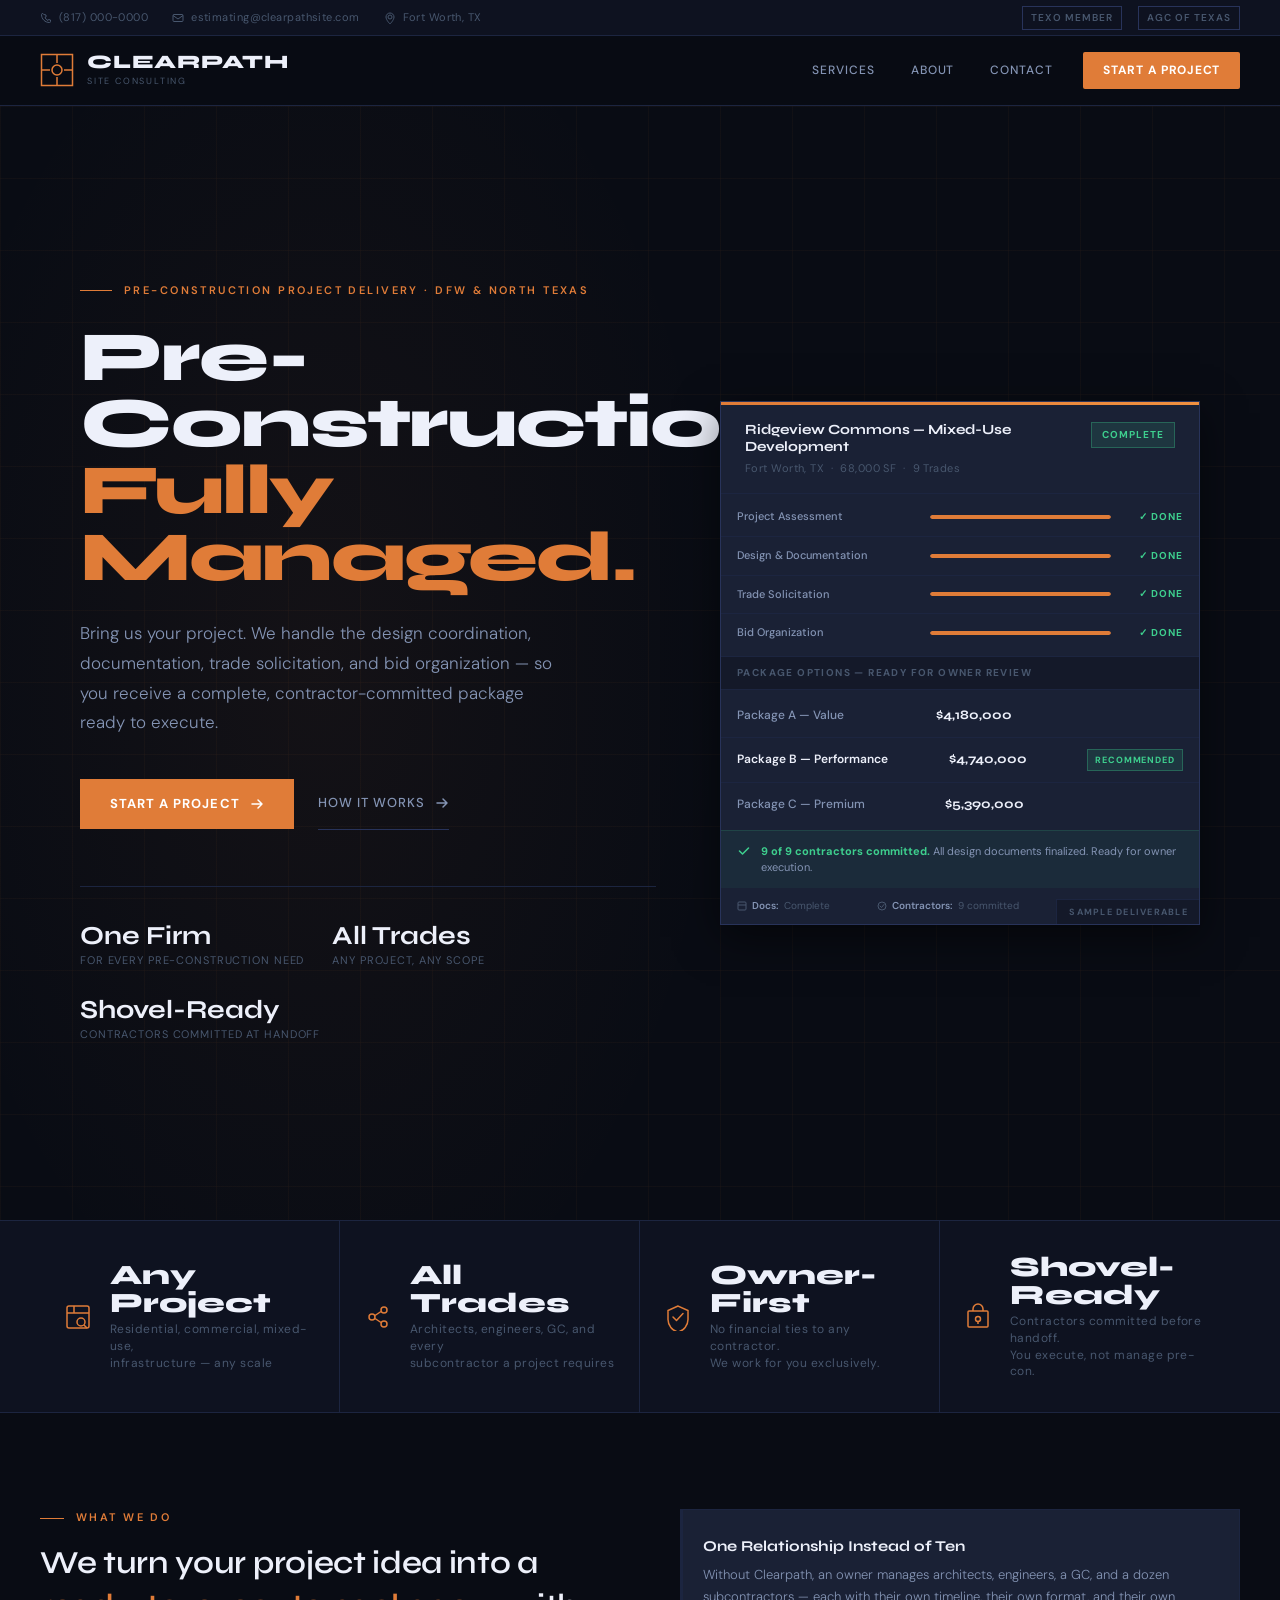
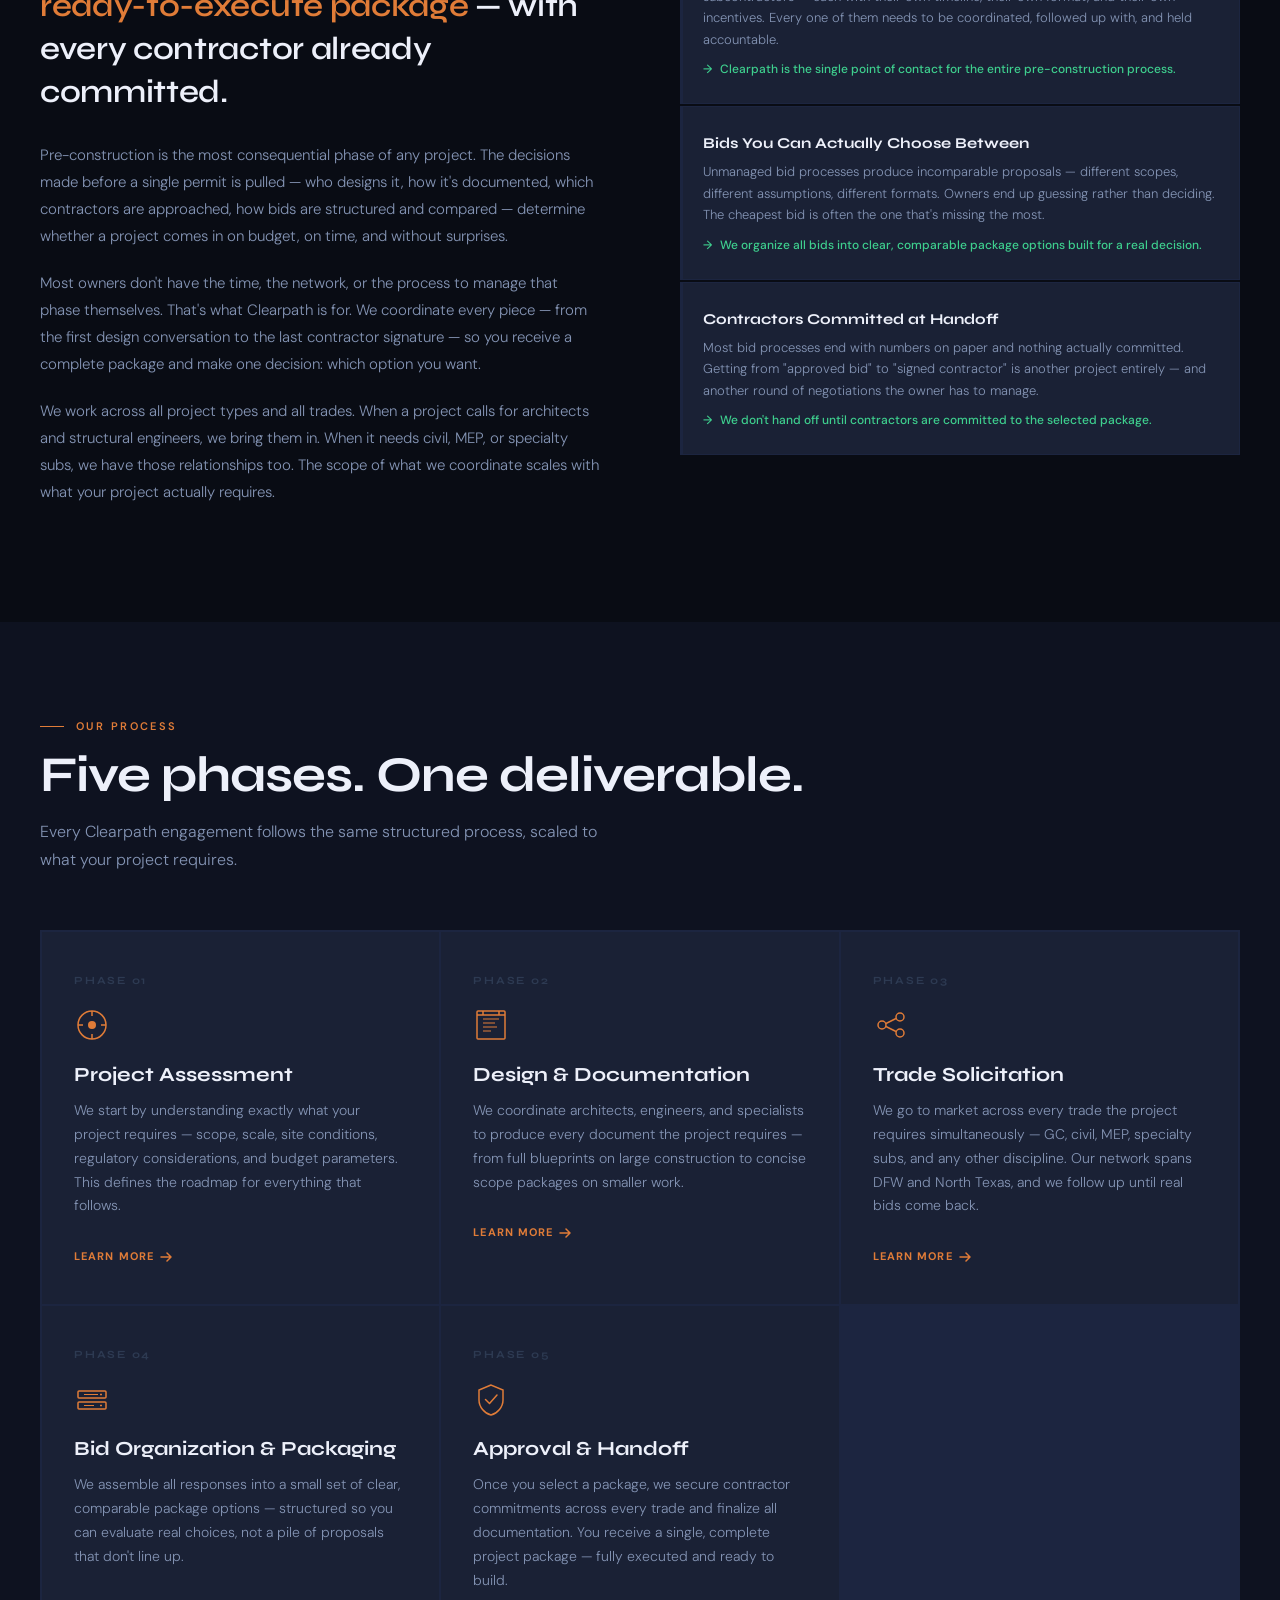
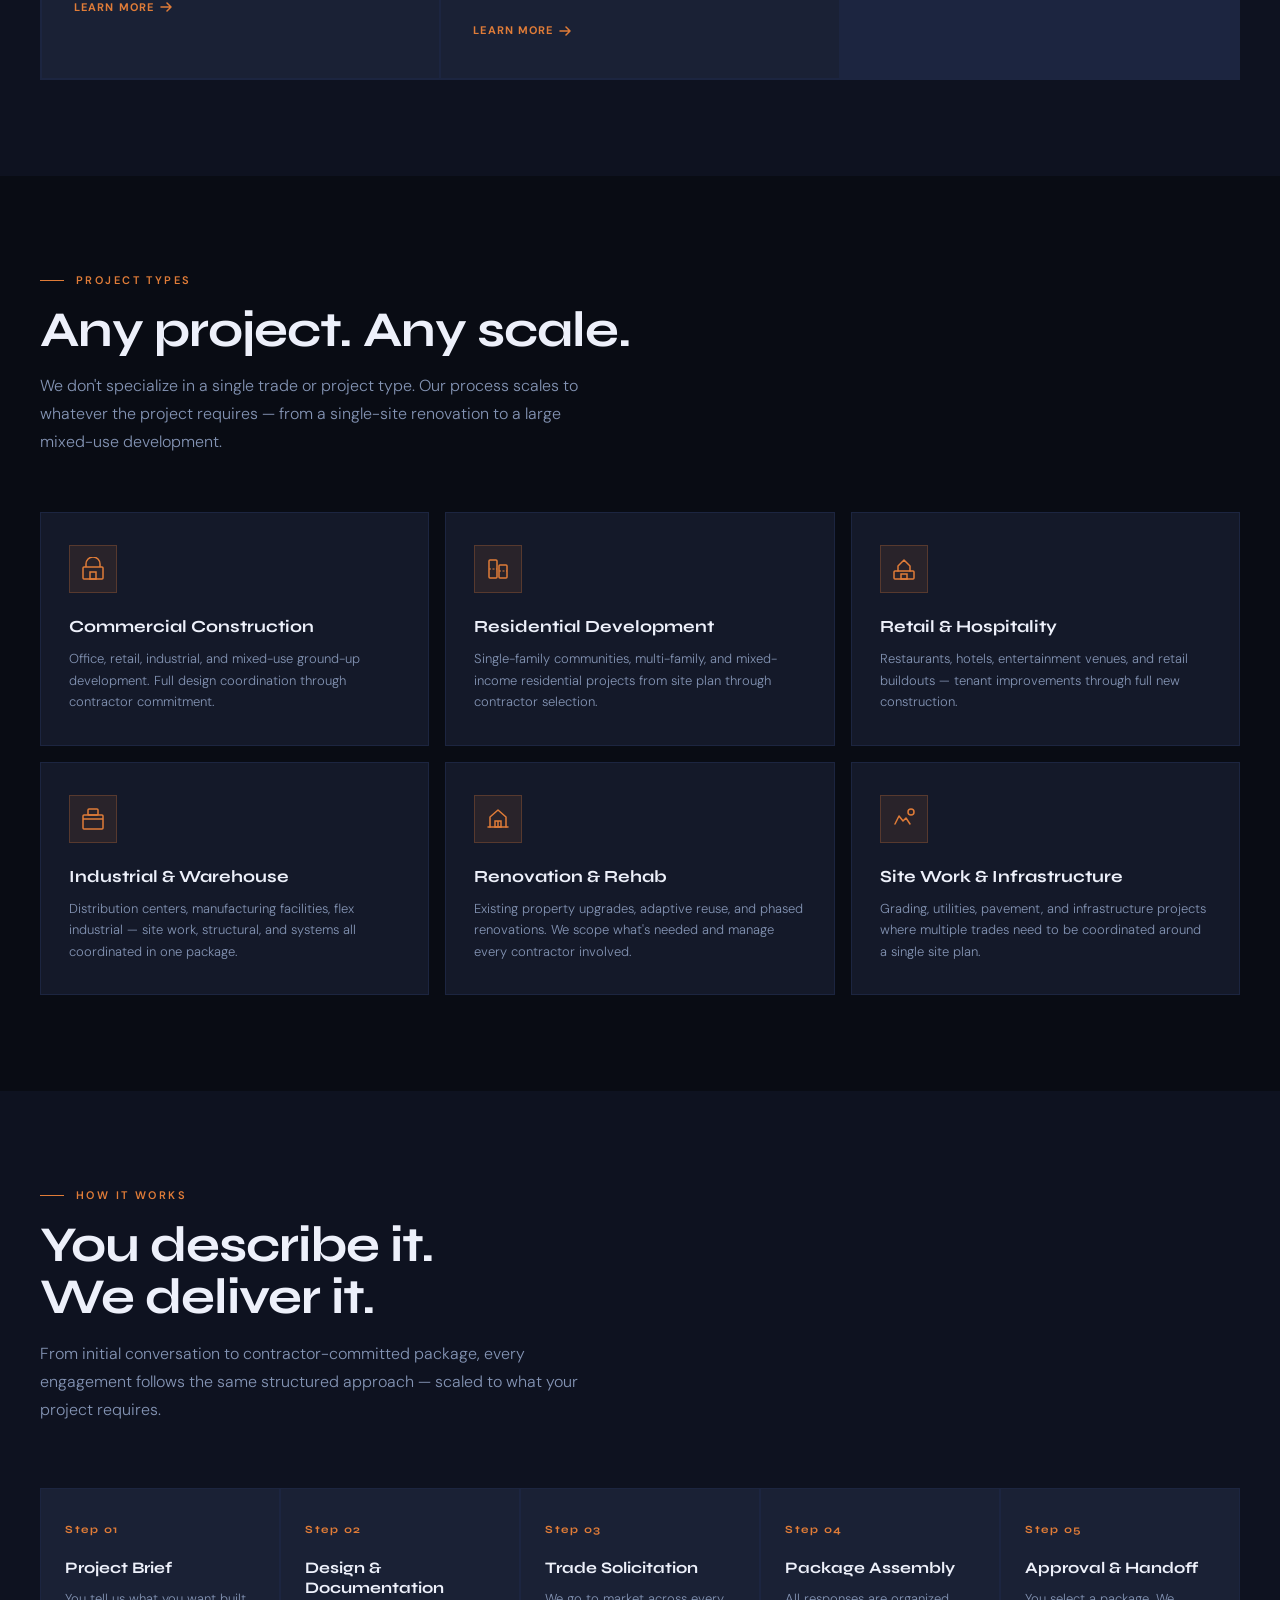
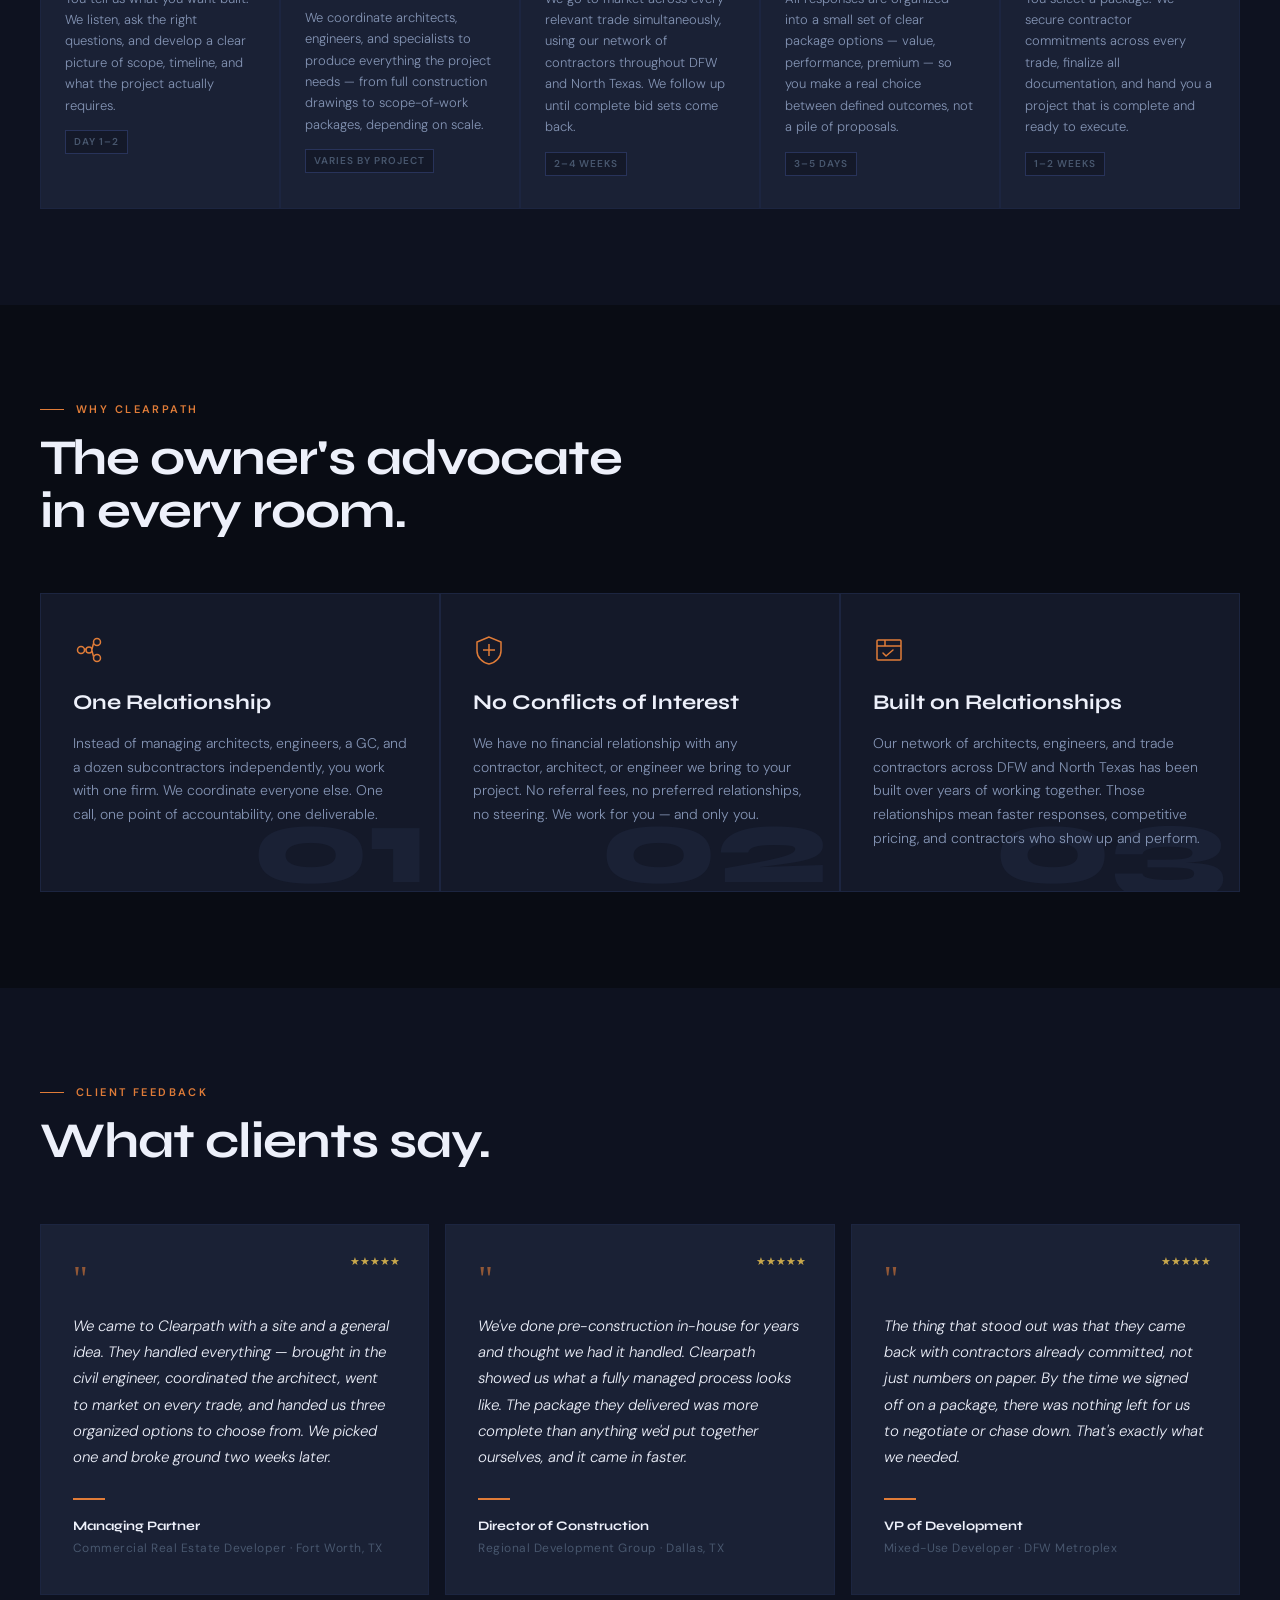
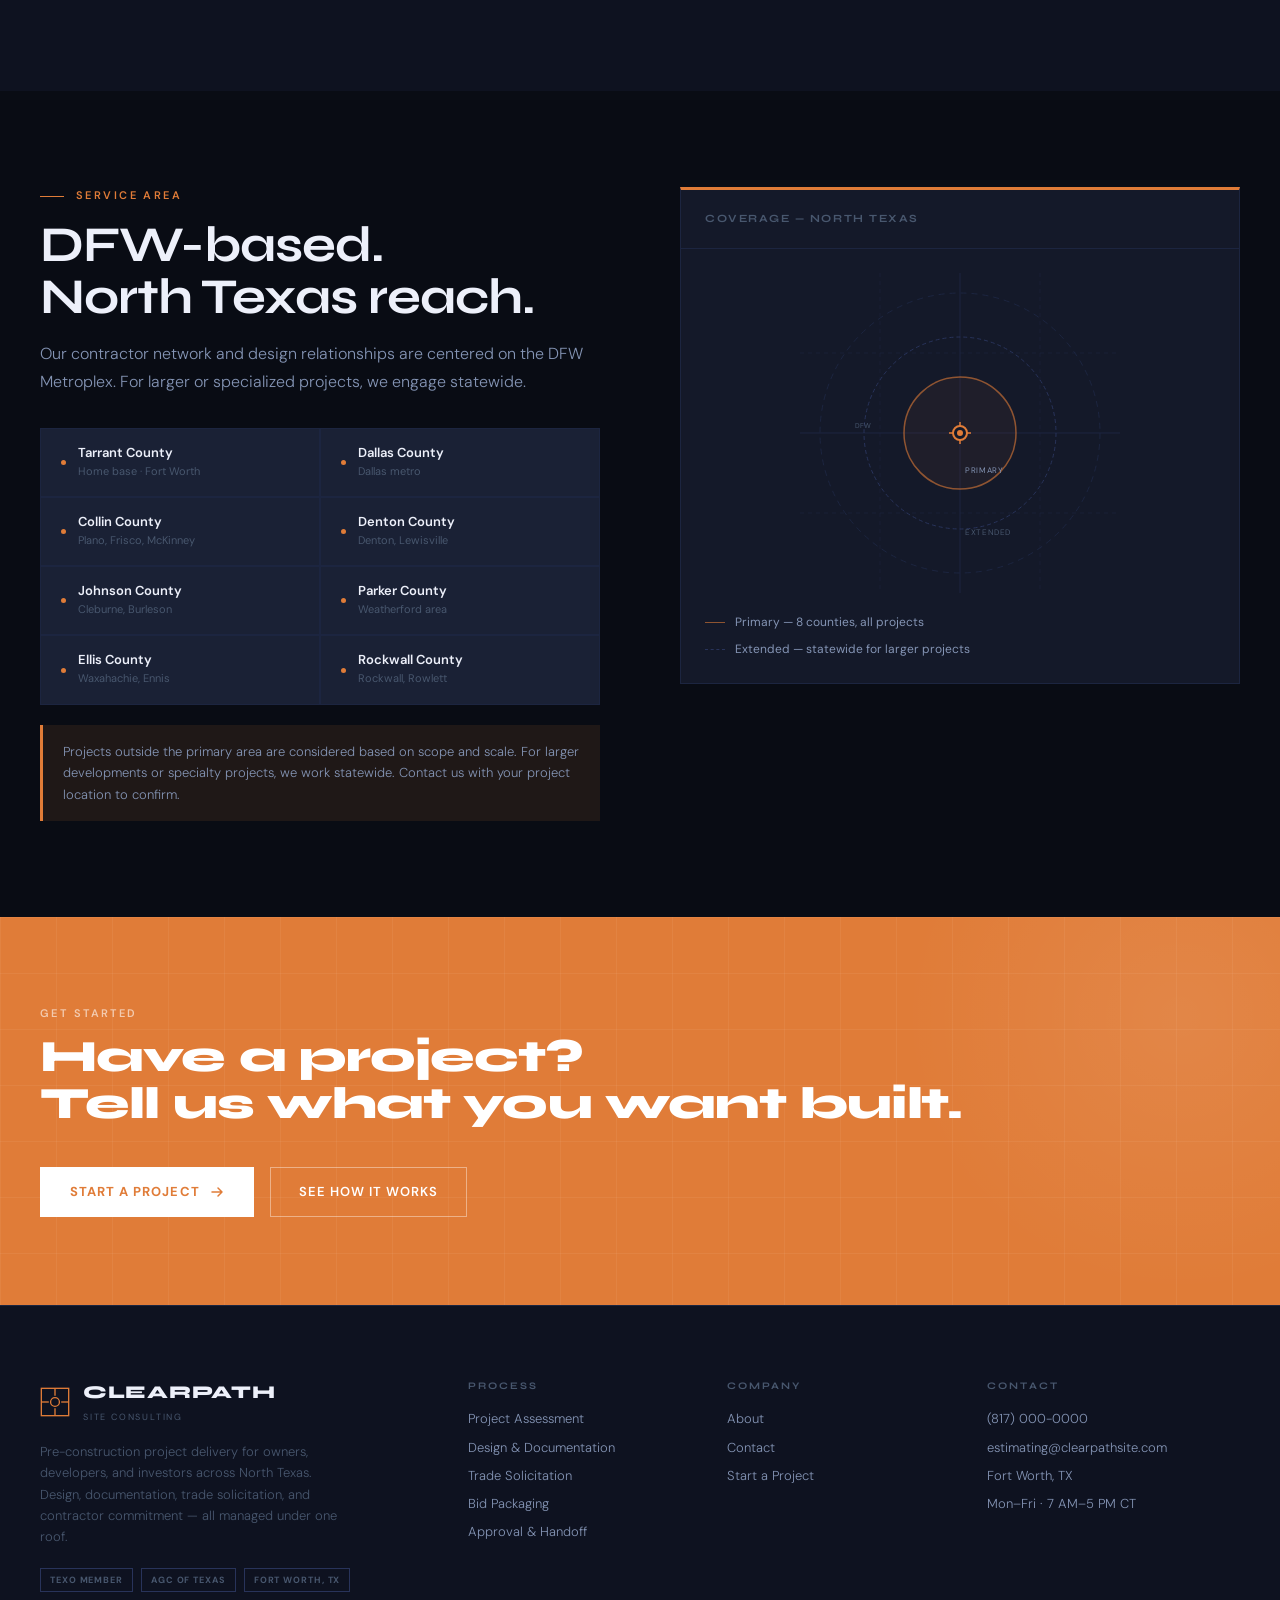
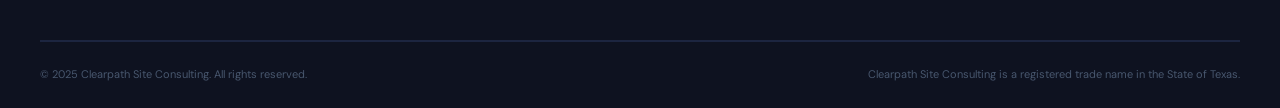
==== index.html @ fe8bc357 "Add files via upload" ====
<!DOCTYPE html>
<html lang="en">
<head>
  <meta charset="UTF-8">
  <meta name="viewport" content="width=device-width, initial-scale=1.0">
  <title>Clearpath Site Consulting — Pre-Construction Project Delivery · DFW &amp; North Texas</title>
  <meta name="description" content="Clearpath manages the full pre-construction process — design coordination, documentation, trade solicitation, and bid packaging — so owners receive a ready-to-execute project with contractors already committed.">
  <meta property="og:title" content="Clearpath Site Consulting — Pre-Construction Project Delivery">
  <meta property="og:description" content="Bring us your project. We handle everything before the first shovel — design, documentation, every trade, organized package options, and contractor commitments.">
  <meta property="og:type" content="website">
  <link rel="preconnect" href="https://fonts.googleapis.com">
  <link rel="preconnect" href="https://fonts.gstatic.com" crossorigin>
  <link href="https://fonts.googleapis.com/css2?family=Syne:wght@400;500;600;700;800&family=DM+Sans:ital,opsz,wght@0,9..40,300;0,9..40,400;0,9..40,500;0,9..40,600;1,9..40,300&display=swap" rel="stylesheet">
  <link rel="stylesheet" href="./css/styles.css">
</head>
<body>

<!-- TOP BAR -->
<div class="topbar">
  <div class="topbar-inner">
    <div class="topbar-left">
      <a href="tel:8170000000" class="topbar-item">
        <svg width="12" height="12" viewBox="0 0 12 12" fill="none"><path d="M2.5 1.5A1 1 0 001.5 2.5C1.5 7 5 10.5 9.5 10.5a1 1 0 001-1V8l-2-.5-.5 1a6 6 0 01-3-3l1-.5L6 3l-2-.5z" stroke="currentColor" stroke-width="1" stroke-linecap="round"/></svg>
        (817) 000-0000
      </a>
      <a href="mailto:estimating@clearpathsite.com" class="topbar-item">
        <svg width="12" height="12" viewBox="0 0 12 12" fill="none"><rect x="1" y="2.5" width="10" height="7" rx="1" stroke="currentColor" stroke-width="1"/><path d="M1 3.5l5 3.5 5-3.5" stroke="currentColor" stroke-width="1"/></svg>
        estimating@clearpathsite.com
      </a>
      <span class="topbar-item">
        <svg width="12" height="12" viewBox="0 0 12 12" fill="none"><circle cx="6" cy="5" r="2" stroke="currentColor" stroke-width="1"/><path d="M6 1C3.8 1 2 2.8 2 5c0 3 4 7 4 7s4-4 4-7c0-2.2-1.8-4-4-4z" stroke="currentColor" stroke-width="1"/></svg>
        Fort Worth, TX
      </span>
    </div>
    <div class="topbar-right">
      <div class="topbar-assoc">
        <span>TEXO Member</span>
        <span>AGC of Texas</span>
      </div>
    </div>
  </div>
</div>

<!-- NAV -->
<nav class="nav" id="nav">
  <div class="nav-inner">
    <a href="./" class="nav-logo">
      <svg class="nav-logo-mark" viewBox="0 0 34 34" fill="none">
        <rect x="1.5" y="1.5" width="31" height="31" stroke="#e07c38" stroke-width="1.5"/>
        <line x1="17" y1="1.5"  x2="17" y2="10"   stroke="#e07c38" stroke-width="1.5"/>
        <line x1="17" y1="24"   x2="17" y2="32.5"  stroke="#e07c38" stroke-width="1.5"/>
        <line x1="1.5" y1="17"  x2="10"  y2="17"   stroke="#e07c38" stroke-width="1.5"/>
        <line x1="24"  y1="17"  x2="32.5" y2="17"  stroke="#e07c38" stroke-width="1.5"/>
        <circle cx="17" cy="17" r="5" stroke="#e07c38" stroke-width="1.5"/>
      </svg>
      <div>
        <div class="nav-logo-name">Clearpath</div>
        <div class="nav-logo-sub">Site Consulting</div>
      </div>
    </a>
    <div class="nav-links">
      <a href="./services.html">Services</a>
      <a href="./about.html">About</a>
      <a href="./contact.html">Contact</a>
      <a href="./contact.html" class="btn-nav">Start a Project</a>
    </div>
    <button class="hamburger" id="hamburger" aria-label="Open menu" aria-expanded="false">
      <span></span><span></span><span></span>
    </button>
  </div>
</nav>
<div class="nav-drawer" id="nav-drawer">
  <a href="./services.html">Services</a>
  <a href="./about.html">About</a>
  <a href="./contact.html">Contact</a>
  <a href="./contact.html" class="cta-drawer">Start a Project →</a>
</div>

<!-- HERO -->
<section class="hero">

  <!-- Left -->
  <div class="hero-left">
    <div class="hero-eyebrow">Pre-Construction Project Delivery · DFW &amp; North Texas</div>

    <h1 class="hero-title">
      Pre-Construction,
      <em>Fully Managed.</em>
    </h1>

    <p class="hero-body">
      Bring us your project. We handle the design coordination, documentation, trade solicitation,
      and bid organization — so you receive a complete, contractor-committed package
      ready to execute.
    </p>

    <div class="hero-actions">
      <a href="./contact.html" class="btn-primary">
        Start a Project
        <svg width="14" height="14" viewBox="0 0 14 14" fill="none"><path d="M2 7h10M8 3l4 4-4 4" stroke="currentColor" stroke-width="1.5" stroke-linecap="round" stroke-linejoin="round"/></svg>
      </a>
      <a href="./services.html" class="btn-secondary">
        How It Works
        <svg class="arrow" width="14" height="14" viewBox="0 0 14 14" fill="none"><path d="M2 7h10M8 3l4 4-4 4" stroke="currentColor" stroke-width="1.5" stroke-linecap="round" stroke-linejoin="round"/></svg>
      </a>
    </div>

    <div class="hero-proof">
      <div class="hero-proof-item">
        <div class="hero-proof-val">One Firm</div>
        <div class="hero-proof-label">For every pre-construction need</div>
      </div>
      <div class="hero-proof-item">
        <div class="hero-proof-val">All Trades</div>
        <div class="hero-proof-label">Any project, any scope</div>
      </div>
      <div class="hero-proof-item">
        <div class="hero-proof-val">Shovel-Ready</div>
        <div class="hero-proof-label">Contractors committed at handoff</div>
      </div>
    </div>
  </div>

  <!-- Right: Project Status Demo Panel -->
  <div class="hero-right">
    <div class="demo-panel">
      <div class="demo-panel-header">
        <div>
          <div class="demo-panel-project">Ridgeview Commons — Mixed-Use Development</div>
          <div class="demo-panel-meta">Fort Worth, TX &nbsp;·&nbsp; 68,000 SF &nbsp;·&nbsp; 9 Trades</div>
        </div>
        <div class="demo-status-badge">Complete</div>
      </div>

      <!-- Phase progress -->
      <div style="padding: 4px 0;">
        <div class="demo-phase-row">
          <div class="demo-phase-label">Project Assessment</div>
          <div class="demo-phase-bar"><div class="demo-phase-fill" style="width:100%"></div></div>
          <div class="demo-phase-status">✓ Done</div>
        </div>
        <div class="demo-phase-row">
          <div class="demo-phase-label">Design &amp; Documentation</div>
          <div class="demo-phase-bar"><div class="demo-phase-fill" style="width:100%"></div></div>
          <div class="demo-phase-status">✓ Done</div>
        </div>
        <div class="demo-phase-row">
          <div class="demo-phase-label">Trade Solicitation</div>
          <div class="demo-phase-bar"><div class="demo-phase-fill" style="width:100%"></div></div>
          <div class="demo-phase-status">✓ Done</div>
        </div>
        <div class="demo-phase-row">
          <div class="demo-phase-label">Bid Organization</div>
          <div class="demo-phase-bar"><div class="demo-phase-fill" style="width:100%"></div></div>
          <div class="demo-phase-status">✓ Done</div>
        </div>
      </div>

      <div class="demo-divider">Package Options — Ready for Owner Review</div>

      <div style="padding: 4px 0;">
        <div class="demo-package-row">
          <div class="demo-package-name">Package A — Value</div>
          <div class="demo-package-amt">$4,180,000</div>
          <div style="width:80px"></div>
        </div>
        <div class="demo-package-row">
          <div class="demo-package-name recommended">Package B — Performance</div>
          <div class="demo-package-amt">$4,740,000</div>
          <div class="demo-recommended-tag">Recommended</div>
        </div>
        <div class="demo-package-row">
          <div class="demo-package-name">Package C — Premium</div>
          <div class="demo-package-amt">$5,390,000</div>
          <div style="width:80px"></div>
        </div>
      </div>

      <div class="demo-recommend">
        <span class="demo-recommend-icon">
          <svg width="14" height="14" viewBox="0 0 14 14" fill="none"><path d="M2.5 7l3 3 6-6" stroke="currentColor" stroke-width="1.5" stroke-linecap="round" stroke-linejoin="round"/></svg>
        </span>
        <span><strong>9 of 9 contractors committed.</strong> All design documents finalized. Ready for owner execution.</span>
      </div>

      <div class="demo-footer-row">
        <div class="demo-footer-item">
          <svg width="10" height="10" viewBox="0 0 10 10" fill="none"><rect x="1" y="1" width="8" height="8" rx="1" stroke="currentColor" stroke-width="1"/><line x1="1" y1="4" x2="9" y2="4" stroke="currentColor" stroke-width="1"/></svg>
          <strong>Docs:</strong> Complete
        </div>
        <div class="demo-footer-item">
          <svg width="10" height="10" viewBox="0 0 10 10" fill="none"><circle cx="5" cy="5" r="4" stroke="currentColor" stroke-width="1"/><path d="M3 5l1.5 1.5 2.5-3" stroke="currentColor" stroke-width="1" stroke-linecap="round"/></svg>
          <strong>Contractors:</strong> 9 committed
        </div>
        <div class="demo-footer-item">
          <svg width="10" height="10" viewBox="0 0 10 10" fill="none"><path d="M5 1l1.5 3h3l-2.5 2 1 3L5 7.5 2 9l1-3L.5 4h3z" stroke="currentColor" stroke-width="1"/></svg>
          <strong>Status:</strong> Shovel-ready
        </div>
      </div>

      <div class="demo-label">Sample deliverable</div>
    </div>
  </div>

</section>

<!-- STATS STRIP -->
<div class="stats-strip">
  <div class="stats-strip-inner">

    <div class="stat-item reveal">
      <div class="stat-icon">
        <svg width="28" height="28" viewBox="0 0 28 28" fill="none"><rect x="3" y="3" width="22" height="22" rx="2" stroke="currentColor" stroke-width="1.5"/><line x1="3" y1="10" x2="25" y2="10" stroke="currentColor" stroke-width="1.5"/><line x1="10" y1="3" x2="10" y2="10" stroke="currentColor" stroke-width="1.5"/><circle cx="17" cy="19" r="4" stroke="currentColor" stroke-width="1.5"/><line x1="20" y1="22" x2="23" y2="25" stroke="currentColor" stroke-width="1.5"/></svg>
      </div>
      <div class="stat-content">
        <div class="stat-val">Any Project</div>
        <div class="stat-desc">Residential, commercial, mixed-use,<br>infrastructure — any scale</div>
      </div>
    </div>

    <div class="stat-item reveal reveal-delay-1">
      <div class="stat-icon">
        <svg width="28" height="28" viewBox="0 0 28 28" fill="none"><circle cx="8" cy="14" r="3" stroke="currentColor" stroke-width="1.5"/><circle cx="20" cy="7" r="3" stroke="currentColor" stroke-width="1.5"/><circle cx="20" cy="21" r="3" stroke="currentColor" stroke-width="1.5"/><line x1="11" y1="12.5" x2="17" y2="8.5" stroke="currentColor" stroke-width="1.5"/><line x1="11" y1="15.5" x2="17" y2="19.5" stroke="currentColor" stroke-width="1.5"/></svg>
      </div>
      <div class="stat-content">
        <div class="stat-val">All Trades</div>
        <div class="stat-desc">Architects, engineers, GC, and every<br>subcontractor a project requires</div>
      </div>
    </div>

    <div class="stat-item reveal reveal-delay-2">
      <div class="stat-icon">
        <svg width="28" height="28" viewBox="0 0 28 28" fill="none"><path d="M14 3L4 7.5v9c0 5.8 4.3 11.2 10 12.5 5.7-1.3 10-6.7 10-12.5v-9L14 3z" stroke="currentColor" stroke-width="1.5"/><path d="M9 14l3.5 3.5 6.5-7" stroke="currentColor" stroke-width="1.5" stroke-linecap="round" stroke-linejoin="round"/></svg>
      </div>
      <div class="stat-content">
        <div class="stat-val">Owner-First</div>
        <div class="stat-desc">No financial ties to any contractor.<br>We work for you exclusively.</div>
      </div>
    </div>

    <div class="stat-item reveal reveal-delay-3">
      <div class="stat-icon">
        <svg width="28" height="28" viewBox="0 0 28 28" fill="none"><rect x="4" y="8" width="20" height="16" rx="1" stroke="currentColor" stroke-width="1.5"/><path d="M9 8V6a5 5 0 0110 0v2" stroke="currentColor" stroke-width="1.5"/><circle cx="14" cy="16" r="2.5" stroke="currentColor" stroke-width="1.5"/><line x1="14" y1="18.5" x2="14" y2="21" stroke="currentColor" stroke-width="1.5"/></svg>
      </div>
      <div class="stat-content">
        <div class="stat-val">Shovel-Ready</div>
        <div class="stat-desc">Contractors committed before handoff.<br>You execute, not manage pre-con.</div>
      </div>
    </div>

  </div>
</div>

<!-- WHAT WE DO -->
<section class="problem-section">
  <div class="section-inner">
    <div class="problem-layout">

      <div>
        <div class="eyebrow reveal">What We Do</div>
        <p class="problem-statement reveal reveal-delay-1">
          We turn your project idea into a <em>ready-to-execute package</em> — with every contractor already committed.
        </p>
        <p class="problem-body reveal reveal-delay-2">
          Pre-construction is the most consequential phase of any project. The decisions made
          before a single permit is pulled — who designs it, how it's documented, which
          contractors are approached, how bids are structured and compared — determine
          whether a project comes in on budget, on time, and without surprises.
        </p>
        <p class="problem-body reveal reveal-delay-2">
          Most owners don't have the time, the network, or the process to manage that phase
          themselves. That's what Clearpath is for. We coordinate every piece —
          from the first design conversation to the last contractor signature — so you
          receive a complete package and make one decision: which option you want.
        </p>
        <p class="problem-body reveal reveal-delay-3">
          We work across all project types and all trades. When a project calls for
          architects and structural engineers, we bring them in. When it needs civil,
          MEP, or specialty subs, we have those relationships too. The scope of what
          we coordinate scales with what your project actually requires.
        </p>
      </div>

      <div class="problem-cards reveal reveal-delay-1">
        <div class="problem-card">
          <div class="problem-card-title">One Relationship Instead of Ten</div>
          <div class="problem-card-body">
            Without Clearpath, an owner manages architects, engineers, a GC, and a dozen
            subcontractors — each with their own timeline, their own format, and their
            own incentives. Every one of them needs to be coordinated, followed up with,
            and held accountable.
          </div>
          <div class="problem-fix">Clearpath is the single point of contact for the entire pre-construction process.</div>
        </div>
        <div class="problem-card">
          <div class="problem-card-title">Bids You Can Actually Choose Between</div>
          <div class="problem-card-body">
            Unmanaged bid processes produce incomparable proposals — different scopes,
            different assumptions, different formats. Owners end up guessing rather than
            deciding. The cheapest bid is often the one that's missing the most.
          </div>
          <div class="problem-fix">We organize all bids into clear, comparable package options built for a real decision.</div>
        </div>
        <div class="problem-card">
          <div class="problem-card-title">Contractors Committed at Handoff</div>
          <div class="problem-card-body">
            Most bid processes end with numbers on paper and nothing actually committed.
            Getting from "approved bid" to "signed contractor" is another project
            entirely — and another round of negotiations the owner has to manage.
          </div>
          <div class="problem-fix">We don't hand off until contractors are committed to the selected package.</div>
        </div>
      </div>

    </div>
  </div>
</section>

<!-- SERVICES OVERVIEW -->
<section class="services-section">
  <div class="section-inner">
    <div class="section-header">
      <div class="eyebrow reveal">Our Process</div>
      <h2 class="section-title reveal reveal-delay-1">Five phases. One deliverable.</h2>
      <p class="section-body reveal reveal-delay-2">
        Every Clearpath engagement follows the same structured process, scaled to what your project requires.
      </p>
    </div>

    <div class="services-grid">

      <div class="service-card reveal">
        <div class="service-num">Phase 01</div>
        <div class="service-icon">
          <svg width="36" height="36" viewBox="0 0 36 36" fill="none">
            <circle cx="18" cy="18" r="14" stroke="currentColor" stroke-width="1.5"/>
            <line x1="18" y1="4"  x2="18" y2="9"  stroke="currentColor" stroke-width="1.5"/>
            <line x1="18" y1="27" x2="18" y2="32" stroke="currentColor" stroke-width="1.5"/>
            <line x1="4"  y1="18" x2="9"  y2="18" stroke="currentColor" stroke-width="1.5"/>
            <line x1="27" y1="18" x2="32" y2="18" stroke="currentColor" stroke-width="1.5"/>
            <circle cx="18" cy="18" r="4" fill="currentColor"/>
          </svg>
        </div>
        <div class="service-title">Project Assessment</div>
        <div class="service-body">
          We start by understanding exactly what your project requires — scope, scale, site conditions,
          regulatory considerations, and budget parameters. This defines the roadmap for everything that follows.
        </div>
        <a href="./services.html#assessment" class="service-link">
          Learn more
          <svg width="12" height="12" viewBox="0 0 12 12" fill="none"><path d="M1 6h10M7 2l4 4-4 4" stroke="currentColor" stroke-width="1.5" stroke-linecap="round" stroke-linejoin="round"/></svg>
        </a>
      </div>

      <div class="service-card reveal reveal-delay-1">
        <div class="service-num">Phase 02</div>
        <div class="service-icon">
          <svg width="36" height="36" viewBox="0 0 36 36" fill="none">
            <rect x="4" y="4" width="28" height="28" rx="1" stroke="currentColor" stroke-width="1.5"/>
            <line x1="10" y1="12" x2="26" y2="12" stroke="currentColor" stroke-width="1"/>
            <line x1="10" y1="16" x2="22" y2="16" stroke="currentColor" stroke-width="1"/>
            <line x1="10" y1="20" x2="24" y2="20" stroke="currentColor" stroke-width="1"/>
            <line x1="10" y1="24" x2="18" y2="24" stroke="currentColor" stroke-width="1"/>
            <line x1="4" y1="8" x2="32" y2="8" stroke="currentColor" stroke-width="1.5"/>
            <line x1="10" y1="4" x2="10" y2="8" stroke="currentColor" stroke-width="1.5"/>
            <line x1="26" y1="4" x2="26" y2="8" stroke="currentColor" stroke-width="1.5"/>
          </svg>
        </div>
        <div class="service-title">Design &amp; Documentation</div>
        <div class="service-body">
          We coordinate architects, engineers, and specialists to produce every document the project requires —
          from full blueprints on large construction to concise scope packages on smaller work.
        </div>
        <a href="./services.html#design" class="service-link">
          Learn more
          <svg width="12" height="12" viewBox="0 0 12 12" fill="none"><path d="M1 6h10M7 2l4 4-4 4" stroke="currentColor" stroke-width="1.5" stroke-linecap="round" stroke-linejoin="round"/></svg>
        </a>
      </div>

      <div class="service-card reveal reveal-delay-2">
        <div class="service-num">Phase 03</div>
        <div class="service-icon">
          <svg width="36" height="36" viewBox="0 0 36 36" fill="none">
            <circle cx="9"  cy="18" r="4" stroke="currentColor" stroke-width="1.5"/>
            <circle cx="27" cy="10" r="4" stroke="currentColor" stroke-width="1.5"/>
            <circle cx="27" cy="26" r="4" stroke="currentColor" stroke-width="1.5"/>
            <line x1="13" y1="16.5" x2="23" y2="11.5" stroke="currentColor" stroke-width="1.5"/>
            <line x1="13" y1="19.5" x2="23" y2="24.5" stroke="currentColor" stroke-width="1.5"/>
          </svg>
        </div>
        <div class="service-title">Trade Solicitation</div>
        <div class="service-body">
          We go to market across every trade the project requires simultaneously — GC, civil, MEP,
          specialty subs, and any other discipline. Our network spans DFW and North Texas,
          and we follow up until real bids come back.
        </div>
        <a href="./services.html#solicitation" class="service-link">
          Learn more
          <svg width="12" height="12" viewBox="0 0 12 12" fill="none"><path d="M1 6h10M7 2l4 4-4 4" stroke="currentColor" stroke-width="1.5" stroke-linecap="round" stroke-linejoin="round"/></svg>
        </a>
      </div>

      <div class="service-card reveal reveal-delay-1">
        <div class="service-num">Phase 04</div>
        <div class="service-icon">
          <svg width="36" height="36" viewBox="0 0 36 36" fill="none">
            <rect x="4"  y="10" width="28" height="7" rx="1" stroke="currentColor" stroke-width="1.5"/>
            <rect x="4"  y="21" width="28" height="7" rx="1" stroke="currentColor" stroke-width="1.5"/>
            <line x1="10" y1="13.5" x2="24" y2="13.5" stroke="currentColor" stroke-width="1"/>
            <line x1="10" y1="24.5" x2="20" y2="24.5" stroke="currentColor" stroke-width="1"/>
            <line x1="26" y1="13.5" x2="28" y2="13.5" stroke="currentColor" stroke-width="1.5"/>
            <line x1="26" y1="24.5" x2="28" y2="24.5" stroke="currentColor" stroke-width="1.5"/>
          </svg>
        </div>
        <div class="service-title">Bid Organization &amp; Packaging</div>
        <div class="service-body">
          We assemble all responses into a small set of clear, comparable package options —
          structured so you can evaluate real choices, not a pile of proposals
          that don't line up.
        </div>
        <a href="./services.html#packaging" class="service-link">
          Learn more
          <svg width="12" height="12" viewBox="0 0 12 12" fill="none"><path d="M1 6h10M7 2l4 4-4 4" stroke="currentColor" stroke-width="1.5" stroke-linecap="round" stroke-linejoin="round"/></svg>
        </a>
      </div>

      <div class="service-card reveal reveal-delay-2">
        <div class="service-num">Phase 05</div>
        <div class="service-icon">
          <svg width="36" height="36" viewBox="0 0 36 36" fill="none">
            <path d="M18 4L6 9v10c0 7 5.4 13.3 12 15 6.6-1.7 12-8 12-15V9L18 4z" stroke="currentColor" stroke-width="1.5"/>
            <path d="M12.5 18.5l4 4 7.5-8.5" stroke="currentColor" stroke-width="1.5" stroke-linecap="round" stroke-linejoin="round"/>
          </svg>
        </div>
        <div class="service-title">Approval &amp; Handoff</div>
        <div class="service-body">
          Once you select a package, we secure contractor commitments across every trade
          and finalize all documentation. You receive a single, complete project package —
          fully executed and ready to build.
        </div>
        <a href="./services.html#handoff" class="service-link">
          Learn more
          <svg width="12" height="12" viewBox="0 0 12 12" fill="none"><path d="M1 6h10M7 2l4 4-4 4" stroke="currentColor" stroke-width="1.5" stroke-linecap="round" stroke-linejoin="round"/></svg>
        </a>
      </div>

    </div>
  </div>
</section>

<!-- PROJECT TYPES -->
<section class="project-types-section">
  <div class="section-inner">
    <div class="section-header">
      <div class="eyebrow reveal">Project Types</div>
      <h2 class="section-title reveal reveal-delay-1">Any project. Any scale.</h2>
      <p class="section-body reveal reveal-delay-2">
        We don't specialize in a single trade or project type. Our process scales to
        whatever the project requires — from a single-site renovation to a large
        mixed-use development.
      </p>
    </div>

    <div class="project-types-grid">

      <div class="project-type-card reveal">
        <div class="pt-icon">
          <svg width="24" height="24" viewBox="0 0 24 24" fill="none">
            <rect x="2" y="10" width="20" height="12" rx="1" stroke="currentColor" stroke-width="1.5"/>
            <path d="M5 10V7a7 7 0 0114 0v3" stroke="currentColor" stroke-width="1.5"/>
            <rect x="9" y="15" width="6" height="7" stroke="currentColor" stroke-width="1.5"/>
          </svg>
        </div>
        <div class="pt-title">Commercial Construction</div>
        <div class="pt-body">Office, retail, industrial, and mixed-use ground-up development. Full design coordination through contractor commitment.</div>
      </div>

      <div class="project-type-card reveal reveal-delay-1">
        <div class="pt-icon">
          <svg width="24" height="24" viewBox="0 0 24 24" fill="none">
            <rect x="3" y="3" width="8" height="18" rx="1" stroke="currentColor" stroke-width="1.5"/>
            <rect x="13" y="8" width="8" height="13" rx="1" stroke="currentColor" stroke-width="1.5"/>
            <line x1="3" y1="12" x2="11" y2="12" stroke="currentColor" stroke-width="1" stroke-dasharray="2 1.5"/>
            <line x1="13" y1="14" x2="21" y2="14" stroke="currentColor" stroke-width="1" stroke-dasharray="2 1.5"/>
          </svg>
        </div>
        <div class="pt-title">Residential Development</div>
        <div class="pt-body">Single-family communities, multi-family, and mixed-income residential projects from site plan through contractor selection.</div>
      </div>

      <div class="project-type-card reveal reveal-delay-2">
        <div class="pt-icon">
          <svg width="24" height="24" viewBox="0 0 24 24" fill="none">
            <rect x="2" y="14" width="20" height="8" rx="1" stroke="currentColor" stroke-width="1.5"/>
            <path d="M6 14V9l6-6 6 6v5" stroke="currentColor" stroke-width="1.5" stroke-linecap="round" stroke-linejoin="round"/>
            <rect x="9" y="17" width="6" height="5" stroke="currentColor" stroke-width="1.5"/>
          </svg>
        </div>
        <div class="pt-title">Retail &amp; Hospitality</div>
        <div class="pt-body">Restaurants, hotels, entertainment venues, and retail buildouts — tenant improvements through full new construction.</div>
      </div>

      <div class="project-type-card reveal reveal-delay-1">
        <div class="pt-icon">
          <svg width="24" height="24" viewBox="0 0 24 24" fill="none">
            <rect x="2" y="8" width="20" height="14" rx="1" stroke="currentColor" stroke-width="1.5"/>
            <line x1="2"  y1="12" x2="22" y2="12" stroke="currentColor" stroke-width="1.5"/>
            <rect x="7" y="2" width="10" height="6" rx="1" stroke="currentColor" stroke-width="1.5"/>
          </svg>
        </div>
        <div class="pt-title">Industrial &amp; Warehouse</div>
        <div class="pt-body">Distribution centers, manufacturing facilities, flex industrial — site work, structural, and systems all coordinated in one package.</div>
      </div>

      <div class="project-type-card reveal reveal-delay-2">
        <div class="pt-icon">
          <svg width="24" height="24" viewBox="0 0 24 24" fill="none">
            <path d="M2 20h20" stroke="currentColor" stroke-width="1.5" stroke-linecap="round"/>
            <path d="M4 20V10l8-7 8 7v10" stroke="currentColor" stroke-width="1.5" stroke-linecap="round" stroke-linejoin="round"/>
            <rect x="9" y="14" width="6" height="6" stroke="currentColor" stroke-width="1.5"/>
            <line x1="12" y1="14" x2="12" y2="20" stroke="currentColor" stroke-width="1.5"/>
          </svg>
        </div>
        <div class="pt-title">Renovation &amp; Rehab</div>
        <div class="pt-body">Existing property upgrades, adaptive reuse, and phased renovations. We scope what's needed and manage every contractor involved.</div>
      </div>

      <div class="project-type-card reveal reveal-delay-3">
        <div class="pt-icon">
          <svg width="24" height="24" viewBox="0 0 24 24" fill="none">
            <path d="M3 17l4-8 4 5 3-3 4 6" stroke="currentColor" stroke-width="1.5" stroke-linecap="round" stroke-linejoin="round"/>
            <circle cx="19" cy="5" r="3" stroke="currentColor" stroke-width="1.5"/>
          </svg>
        </div>
        <div class="pt-title">Site Work &amp; Infrastructure</div>
        <div class="pt-body">Grading, utilities, pavement, and infrastructure projects where multiple trades need to be coordinated around a single site plan.</div>
      </div>

    </div>
  </div>
</section>

<!-- PROCESS TIMELINE -->
<section class="process-section">
  <div class="section-inner">
    <div class="section-header">
      <div class="eyebrow reveal">How It Works</div>
      <h2 class="section-title reveal reveal-delay-1">You describe it.<br>We deliver it.</h2>
      <p class="section-body reveal reveal-delay-2">
        From initial conversation to contractor-committed package, every engagement
        follows the same structured approach — scaled to what your project requires.
      </p>
    </div>

    <div class="process-steps">

      <div class="process-step reveal">
        <div class="step-num">Step 01</div>
        <div class="step-title">Project Brief</div>
        <div class="step-body">You tell us what you want built. We listen, ask the right questions, and develop a clear picture of scope, timeline, and what the project actually requires.</div>
        <div class="step-timing">Day 1–2</div>
      </div>

      <div class="process-step reveal reveal-delay-1">
        <div class="step-num">Step 02</div>
        <div class="step-title">Design &amp; Documentation</div>
        <div class="step-body">We coordinate architects, engineers, and specialists to produce everything the project needs — from full construction drawings to scope-of-work packages, depending on scale.</div>
        <div class="step-timing">Varies by project</div>
      </div>

      <div class="process-step reveal reveal-delay-2">
        <div class="step-num">Step 03</div>
        <div class="step-title">Trade Solicitation</div>
        <div class="step-body">We go to market across every relevant trade simultaneously, using our network of contractors throughout DFW and North Texas. We follow up until complete bid sets come back.</div>
        <div class="step-timing">2–4 weeks</div>
      </div>

      <div class="process-step reveal reveal-delay-3">
        <div class="step-num">Step 04</div>
        <div class="step-title">Package Assembly</div>
        <div class="step-body">All responses are organized into a small set of clear package options — value, performance, premium — so you make a real choice between defined outcomes, not a pile of proposals.</div>
        <div class="step-timing">3–5 days</div>
      </div>

      <div class="process-step reveal reveal-delay-4">
        <div class="step-num">Step 05</div>
        <div class="step-title">Approval &amp; Handoff</div>
        <div class="step-body">You select a package. We secure contractor commitments across every trade, finalize all documentation, and hand you a project that is complete and ready to execute.</div>
        <div class="step-timing">1–2 weeks</div>
      </div>

    </div>
  </div>
</section>

<!-- WHY CLEARPATH -->
<section class="why-section">
  <div class="section-inner">
    <div class="section-header">
      <div class="eyebrow reveal">Why Clearpath</div>
      <h2 class="section-title reveal reveal-delay-1">The owner's advocate<br>in every room.</h2>
    </div>

    <div class="why-grid">

      <div class="why-card reveal">
        <div class="why-bg-num">01</div>
        <div class="why-icon">
          <svg width="32" height="32" viewBox="0 0 32 32" fill="none">
            <circle cx="8"  cy="16" r="3.5" stroke="currentColor" stroke-width="1.5"/>
            <circle cx="24" cy="8"  r="3.5" stroke="currentColor" stroke-width="1.5"/>
            <circle cx="24" cy="24" r="3.5" stroke="currentColor" stroke-width="1.5"/>
            <circle cx="16" cy="16" r="3"   stroke="currentColor" stroke-width="1.5"/>
            <line x1="11" y1="15" x2="13" y2="15.5" stroke="currentColor" stroke-width="1.5"/>
            <line x1="19" y1="15" x2="20.5" y2="9.5" stroke="currentColor" stroke-width="1.5"/>
            <line x1="19" y1="17" x2="20.5" y2="22.5" stroke="currentColor" stroke-width="1.5"/>
          </svg>
        </div>
        <div class="why-title">One Relationship</div>
        <div class="why-body">
          Instead of managing architects, engineers, a GC, and a dozen subcontractors
          independently, you work with one firm. We coordinate everyone else.
          One call, one point of accountability, one deliverable.
        </div>
      </div>

      <div class="why-card reveal reveal-delay-1">
        <div class="why-bg-num">02</div>
        <div class="why-icon">
          <svg width="32" height="32" viewBox="0 0 32 32" fill="none">
            <path d="M16 3L4 8v9c0 6.1 5.1 11.8 12 13 6.9-1.2 12-6.9 12-13V8L16 3z" stroke="currentColor" stroke-width="1.5"/>
            <line x1="16" y1="10" x2="16" y2="22" stroke="currentColor" stroke-width="1.5"/>
            <line x1="10" y1="16" x2="22" y2="16" stroke="currentColor" stroke-width="1.5"/>
          </svg>
        </div>
        <div class="why-title">No Conflicts of Interest</div>
        <div class="why-body">
          We have no financial relationship with any contractor, architect, or engineer
          we bring to your project. No referral fees, no preferred relationships,
          no steering. We work for you — and only you.
        </div>
      </div>

      <div class="why-card reveal reveal-delay-2">
        <div class="why-bg-num">03</div>
        <div class="why-icon">
          <svg width="32" height="32" viewBox="0 0 32 32" fill="none">
            <rect x="4" y="6" width="24" height="20" rx="1" stroke="currentColor" stroke-width="1.5"/>
            <line x1="4" y1="12" x2="28" y2="12" stroke="currentColor" stroke-width="1.5"/>
            <line x1="12" y1="6" x2="12" y2="12" stroke="currentColor" stroke-width="1.5"/>
            <path d="M10 19l3 3 7-6" stroke="currentColor" stroke-width="1.5" stroke-linecap="round" stroke-linejoin="round"/>
          </svg>
        </div>
        <div class="why-title">Built on Relationships</div>
        <div class="why-body">
          Our network of architects, engineers, and trade contractors across DFW and
          North Texas has been built over years of working together. Those relationships
          mean faster responses, competitive pricing, and contractors who show up and perform.
        </div>
      </div>

    </div>
  </div>
</section>

<!-- TESTIMONIALS -->
<section class="testimonials-section">
  <div class="section-inner">
    <div class="section-header">
      <div class="eyebrow reveal">Client Feedback</div>
      <h2 class="section-title reveal reveal-delay-1">What clients say.</h2>
    </div>

    <div class="testimonials-grid">

      <div class="testimonial-card reveal">
        <div class="testimonial-stars">★★★★★</div>
        <div class="testimonial-quote">"</div>
        <div class="testimonial-body">
          We came to Clearpath with a site and a general idea. They handled everything —
          brought in the civil engineer, coordinated the architect, went to market on
          every trade, and handed us three organized options to choose from.
          We picked one and broke ground two weeks later.
        </div>
        <div class="testimonial-divider"></div>
        <div class="testimonial-author">Managing Partner</div>
        <div class="testimonial-role">Commercial Real Estate Developer · Fort Worth, TX</div>
      </div>

      <div class="testimonial-card reveal reveal-delay-1">
        <div class="testimonial-stars">★★★★★</div>
        <div class="testimonial-quote">"</div>
        <div class="testimonial-body">
          We've done pre-construction in-house for years and thought we had it handled.
          Clearpath showed us what a fully managed process looks like. The package
          they delivered was more complete than anything we'd put together ourselves,
          and it came in faster.
        </div>
        <div class="testimonial-divider"></div>
        <div class="testimonial-author">Director of Construction</div>
        <div class="testimonial-role">Regional Development Group · Dallas, TX</div>
      </div>

      <div class="testimonial-card reveal reveal-delay-2">
        <div class="testimonial-stars">★★★★★</div>
        <div class="testimonial-quote">"</div>
        <div class="testimonial-body">
          The thing that stood out was that they came back with contractors already
          committed, not just numbers on paper. By the time we signed off on a package,
          there was nothing left for us to negotiate or chase down. That's exactly
          what we needed.
        </div>
        <div class="testimonial-divider"></div>
        <div class="testimonial-author">VP of Development</div>
        <div class="testimonial-role">Mixed-Use Developer · DFW Metroplex</div>
      </div>

    </div>
  </div>
</section>

<!-- SERVICE AREA -->
<section class="area-section">
  <div class="section-inner">
    <div class="area-layout">

      <div>
        <div class="eyebrow reveal">Service Area</div>
        <h2 class="section-title reveal reveal-delay-1">DFW-based.<br>North Texas reach.</h2>
        <p class="section-body reveal reveal-delay-2">
          Our contractor network and design relationships are centered on the DFW Metroplex.
          For larger or specialized projects, we engage statewide.
        </p>

        <div class="county-grid reveal reveal-delay-2">
          <div class="county-cell">
            <div class="county-dot"></div>
            <div>
              <div class="county-name">Tarrant County</div>
              <div class="county-sub">Home base · Fort Worth</div>
            </div>
          </div>
          <div class="county-cell">
            <div class="county-dot"></div>
            <div>
              <div class="county-name">Dallas County</div>
              <div class="county-sub">Dallas metro</div>
            </div>
          </div>
          <div class="county-cell">
            <div class="county-dot"></div>
            <div>
              <div class="county-name">Collin County</div>
              <div class="county-sub">Plano, Frisco, McKinney</div>
            </div>
          </div>
          <div class="county-cell">
            <div class="county-dot"></div>
            <div>
              <div class="county-name">Denton County</div>
              <div class="county-sub">Denton, Lewisville</div>
            </div>
          </div>
          <div class="county-cell">
            <div class="county-dot"></div>
            <div>
              <div class="county-name">Johnson County</div>
              <div class="county-sub">Cleburne, Burleson</div>
            </div>
          </div>
          <div class="county-cell">
            <div class="county-dot"></div>
            <div>
              <div class="county-name">Parker County</div>
              <div class="county-sub">Weatherford area</div>
            </div>
          </div>
          <div class="county-cell">
            <div class="county-dot"></div>
            <div>
              <div class="county-name">Ellis County</div>
              <div class="county-sub">Waxahachie, Ennis</div>
            </div>
          </div>
          <div class="county-cell">
            <div class="county-dot"></div>
            <div>
              <div class="county-name">Rockwall County</div>
              <div class="county-sub">Rockwall, Rowlett</div>
            </div>
          </div>
        </div>

        <div class="area-note reveal reveal-delay-3">
          Projects outside the primary area are considered based on scope and scale.
          For larger developments or specialty projects, we work statewide.
          Contact us with your project location to confirm.
        </div>
      </div>

      <div>
        <div class="area-panel reveal">
          <div class="area-panel-title">Coverage — North Texas</div>
          <div class="area-panel-body">
            <svg viewBox="0 0 320 320" fill="none" xmlns="http://www.w3.org/2000/svg" style="width:100%;max-width:320px;display:block;margin:0 auto;">
              <line x1="0" y1="160" x2="320" y2="160" stroke="#1c2540" stroke-width="1"/>
              <line x1="160" y1="0" x2="160" y2="320" stroke="#1c2540" stroke-width="1"/>
              <line x1="0" y1="80"  x2="320" y2="80"  stroke="#1c2540" stroke-width="0.5" stroke-dasharray="4 4"/>
              <line x1="0" y1="240" x2="320" y2="240" stroke="#1c2540" stroke-width="0.5" stroke-dasharray="4 4"/>
              <line x1="80"  y1="0" x2="80"  y2="320" stroke="#1c2540" stroke-width="0.5" stroke-dasharray="4 4"/>
              <line x1="240" y1="0" x2="240" y2="320" stroke="#1c2540" stroke-width="0.5" stroke-dasharray="4 4"/>
              <circle cx="160" cy="160" r="140" stroke="#1c2540" stroke-width="1" stroke-dasharray="6 5"/>
              <circle cx="160" cy="160" r="96"  stroke="#28335a" stroke-width="1" stroke-dasharray="4 3"/>
              <circle cx="160" cy="160" r="56"  fill="rgba(224,124,56,0.05)"/>
              <circle cx="160" cy="160" r="56"  stroke="#e07c38" stroke-width="1.5" opacity="0.6"/>
              <circle cx="160" cy="160" r="7"   fill="var(--bg-3)" stroke="#e07c38" stroke-width="2"/>
              <circle cx="160" cy="160" r="3"   fill="#e07c38"/>
              <line x1="160" y1="149" x2="160" y2="153" stroke="#e07c38" stroke-width="1.5"/>
              <line x1="160" y1="167" x2="160" y2="171" stroke="#e07c38" stroke-width="1.5"/>
              <line x1="149" y1="160" x2="153" y2="160" stroke="#e07c38" stroke-width="1.5"/>
              <line x1="167" y1="160" x2="171" y2="160" stroke="#e07c38" stroke-width="1.5"/>
              <text x="165" y="200" font-family="DM Sans,sans-serif" font-size="8" fill="#8494b4" letter-spacing="0.08em">PRIMARY</text>
              <text x="165" y="262" font-family="DM Sans,sans-serif" font-size="8" fill="#48576e" letter-spacing="0.08em">EXTENDED</text>
              <text x="55" y="155" font-family="DM Sans,sans-serif" font-size="7" fill="#48576e">DFW</text>
            </svg>
            <div style="margin-top:20px;display:flex;flex-direction:column;gap:8px;">
              <div style="display:flex;align-items:center;gap:10px;font-size:12px;color:var(--t2);">
                <div style="width:20px;height:1.5px;background:var(--orange);opacity:0.6;flex-shrink:0;"></div>
                Primary — 8 counties, all projects
              </div>
              <div style="display:flex;align-items:center;gap:10px;font-size:12px;color:var(--t2);">
                <div style="width:20px;border-top:1px dashed var(--border-hi);flex-shrink:0;"></div>
                Extended — statewide for larger projects
              </div>
            </div>
          </div>
        </div>
      </div>

    </div>
  </div>
</section>

<!-- CTA -->
<div class="cta-section">
  <div class="cta-inner">
    <div>
      <div class="cta-eyebrow">Get Started</div>
      <div class="cta-title">Have a project?<br>Tell us what you want built.</div>
    </div>
    <div style="display:flex;gap:16px;flex-wrap:wrap;align-items:center;">
      <a href="./contact.html" class="btn-white">
        Start a Project
        <svg width="14" height="14" viewBox="0 0 14 14" fill="none"><path d="M2 7h10M8 3l4 4-4 4" stroke="currentColor" stroke-width="1.5" stroke-linecap="round" stroke-linejoin="round"/></svg>
      </a>
      <a href="./services.html" class="btn-outline">See How It Works</a>
    </div>
  </div>
</div>

<!-- FOOTER -->
<footer>
  <div class="footer-inner">
    <div class="footer-top">
      <div>
        <a href="./" class="footer-logo">
          <svg width="30" height="30" viewBox="0 0 34 34" fill="none">
            <rect x="1.5" y="1.5" width="31" height="31" stroke="#e07c38" stroke-width="1.5"/>
            <line x1="17" y1="1.5"  x2="17" y2="10"   stroke="#e07c38" stroke-width="1.5"/>
            <line x1="17" y1="24"   x2="17" y2="32.5"  stroke="#e07c38" stroke-width="1.5"/>
            <line x1="1.5" y1="17"  x2="10"  y2="17"  stroke="#e07c38" stroke-width="1.5"/>
            <line x1="24"  y1="17"  x2="32.5" y2="17" stroke="#e07c38" stroke-width="1.5"/>
            <circle cx="17" cy="17" r="5" stroke="#e07c38" stroke-width="1.5"/>
          </svg>
          <div>
            <div class="footer-logo-name">Clearpath</div>
            <div class="footer-logo-sub">Site Consulting</div>
          </div>
        </a>
        <p class="footer-tagline">
          Pre-construction project delivery for owners, developers, and investors
          across North Texas. Design, documentation, trade solicitation, and contractor
          commitment — all managed under one roof.
        </p>
        <div class="footer-assoc">
          <span class="footer-assoc-badge">TEXO Member</span>
          <span class="footer-assoc-badge">AGC of Texas</span>
          <span class="footer-assoc-badge">Fort Worth, TX</span>
        </div>
      </div>
      <div class="footer-col">
        <div class="footer-col-title">Process</div>
        <a href="./services.html#assessment">Project Assessment</a>
        <a href="./services.html#design">Design &amp; Documentation</a>
        <a href="./services.html#solicitation">Trade Solicitation</a>
        <a href="./services.html#packaging">Bid Packaging</a>
        <a href="./services.html#handoff">Approval &amp; Handoff</a>
      </div>
      <div class="footer-col">
        <div class="footer-col-title">Company</div>
        <a href="./about.html">About</a>
        <a href="./contact.html">Contact</a>
        <a href="./contact.html">Start a Project</a>
      </div>
      <div class="footer-col">
        <div class="footer-col-title">Contact</div>
        <p>(817) 000-0000</p>
        <p>estimating@clearpathsite.com</p>
        <p>Fort Worth, TX</p>
        <p>Mon–Fri · 7 AM–5 PM CT</p>
      </div>
    </div>
    <div class="footer-bottom">
      <div>© 2025 Clearpath Site Consulting. All rights reserved.</div>
      <div>Clearpath Site Consulting is a registered trade name in the State of Texas.</div>
    </div>
  </div>
</footer>

<script src="./js/main.js"></script>
</body>
</html>
---- css/styles.css ----
@import url('https://fonts.googleapis.com/css2?family=Syne:wght@400;500;600;700;800&family=DM+Sans:ital,opsz,wght@0,9..40,300;0,9..40,400;0,9..40,500;0,9..40,600;1,9..40,400;1,9..40,300&display=swap');

/* ═══════════════════════════════════════════════════════════════
   RESET
═══════════════════════════════════════════════════════════════ */
*, *::before, *::after { box-sizing: border-box; margin: 0; padding: 0; }
html { scroll-behavior: smooth; }
body {
  background: var(--bg);
  color: var(--t1);
  font-family: var(--font-b);
  font-size: 16px;
  line-height: 1.6;
  -webkit-font-smoothing: antialiased;
  -moz-osx-font-smoothing: grayscale;
  overflow-x: hidden;
}
img, svg { display: block; max-width: 100%; }
a { color: inherit; text-decoration: none; }
ul, ol { list-style: none; }
button { cursor: pointer; font-family: inherit; border: none; background: none; }

/* ═══════════════════════════════════════════════════════════════
   DESIGN TOKENS
═══════════════════════════════════════════════════════════════ */
:root {
  /* Backgrounds */
  --bg:          #090c14;
  --bg-2:        #0e1220;
  --bg-3:        #141929;
  --bg-card:     #1a2135;
  --bg-card-2:   #1f2840;
  --bg-hover:    #222d46;

  /* Borders */
  --border:      #1c2540;
  --border-hi:   #28335a;
  --border-accent: rgba(223, 124, 56, 0.25);

  /* Brand */
  --orange:      #e07c38;
  --orange-dim:  #b8621e;
  --orange-lt:   rgba(224, 124, 56, 0.1);
  --orange-glow: rgba(224, 124, 56, 0.06);
  --orange-2:    #f09040;
  --gold:        #c9a84c;

  /* Semantic */
  --green:  #3ecf8e;
  --red:    #e05252;
  --blue:   #4a9eff;
  --warn:   #f0b429;

  /* Text */
  --t1: #edf0fa;
  --t2: #8494b4;
  --t3: #48576e;
  --t4: #2d3a52;

  /* Typography */
  --font-d: 'Syne', sans-serif;
  --font-b: 'DM Sans', sans-serif;

  /* Layout */
  --nav-h:    70px;
  --topbar-h: 36px;
  --max:      1200px;
  --max-wide: 1400px;

  /* Effects */
  --shadow-card: 0 4px 24px rgba(0,0,0,0.4);
  --shadow-lift: 0 12px 40px rgba(0,0,0,0.5);
  --ease-out: cubic-bezier(0.16, 1, 0.3, 1);
  --ease-spring: cubic-bezier(0.22, 1.2, 0.36, 1);
}

/* ═══════════════════════════════════════════════════════════════
   SCROLLBAR
═══════════════════════════════════════════════════════════════ */
::-webkit-scrollbar { width: 5px; }
::-webkit-scrollbar-track { background: var(--bg); }
::-webkit-scrollbar-thumb { background: var(--border-hi); border-radius: 2px; }
::-webkit-scrollbar-thumb:hover { background: var(--t3); }

/* ═══════════════════════════════════════════════════════════════
   TOP BAR
═══════════════════════════════════════════════════════════════ */
.topbar {
  height: var(--topbar-h);
  background: var(--bg-2);
  border-bottom: 1px solid var(--border);
  display: flex;
  align-items: center;
  padding: 0 40px;
  position: sticky;
  top: 0;
  z-index: 200;
}
.topbar-inner {
  max-width: var(--max);
  margin: 0 auto;
  width: 100%;
  display: flex;
  align-items: center;
  justify-content: space-between;
}
.topbar-left {
  display: flex;
  align-items: center;
  gap: 24px;
}
.topbar-item {
  display: flex;
  align-items: center;
  gap: 7px;
  font-size: 11px;
  color: var(--t3);
  letter-spacing: 0.04em;
  transition: color 200ms;
}
.topbar-item:hover { color: var(--t2); }
.topbar-item svg { flex-shrink: 0; }
.topbar-right {
  display: flex;
  align-items: center;
  gap: 20px;
}
.topbar-assoc {
  font-size: 10px;
  font-weight: 600;
  letter-spacing: 0.1em;
  text-transform: uppercase;
  color: var(--t4);
  display: flex;
  align-items: center;
  gap: 16px;
}
.topbar-assoc span {
  padding: 3px 8px;
  border: 1px solid var(--border-hi);
  color: var(--t3);
  transition: border-color 200ms, color 200ms;
}
.topbar-assoc span:hover { border-color: var(--border-accent); color: var(--t2); }

/* ═══════════════════════════════════════════════════════════════
   NAVIGATION
═══════════════════════════════════════════════════════════════ */
.nav {
  position: sticky;
  top: var(--topbar-h);
  z-index: 190;
  height: var(--nav-h);
  display: flex;
  align-items: center;
  padding: 0 40px;
  background: rgba(9, 12, 20, 0.95);
  backdrop-filter: blur(20px);
  border-bottom: 1px solid var(--border);
  transition: box-shadow 300ms;
}
.nav.elevated { box-shadow: 0 4px 32px rgba(0,0,0,0.4); }

.nav-inner {
  max-width: var(--max);
  margin: 0 auto;
  width: 100%;
  display: flex;
  align-items: center;
  justify-content: space-between;
}

.nav-logo {
  display: flex;
  align-items: center;
  gap: 13px;
  text-decoration: none;
  flex-shrink: 0;
}
.nav-logo-mark { width: 34px; height: 34px; flex-shrink: 0; }
.nav-logo-name {
  font-family: var(--font-d);
  font-weight: 800;
  font-size: 19px;
  letter-spacing: 0.04em;
  text-transform: uppercase;
  color: var(--t1);
  line-height: 1;
}
.nav-logo-sub {
  font-size: 9px;
  font-weight: 400;
  letter-spacing: 0.2em;
  text-transform: uppercase;
  color: var(--t3);
  margin-top: 3px;
}

.nav-links {
  display: flex;
  align-items: center;
  gap: 8px;
}
.nav-links a {
  font-size: 12px;
  font-weight: 500;
  letter-spacing: 0.08em;
  text-transform: uppercase;
  color: var(--t2);
  padding: 8px 14px;
  border-radius: 2px;
  transition: color 200ms, background 200ms;
}
.nav-links a:hover { color: var(--t1); background: var(--bg-card); }
.nav-links a.active { color: var(--t1); }

.btn-nav {
  background: var(--orange) !important;
  color: #fff !important;
  padding: 9px 20px !important;
  font-weight: 700 !important;
  letter-spacing: 0.06em !important;
  transition: background 200ms, transform 200ms !important;
  margin-left: 8px;
}
.btn-nav:hover {
  background: var(--orange-dim) !important;
  transform: translateY(-1px) !important;
}

.hamburger {
  display: none;
  flex-direction: column;
  gap: 5px;
  padding: 6px;
  background: none;
  border: none;
}
.hamburger span {
  display: block;
  width: 22px;
  height: 1.5px;
  background: var(--t2);
  transition: all 220ms;
  transform-origin: center;
}
.hamburger.open span:nth-child(1) { transform: translateY(6.5px) rotate(45deg); }
.hamburger.open span:nth-child(2) { opacity: 0; transform: scaleX(0); }
.hamburger.open span:nth-child(3) { transform: translateY(-6.5px) rotate(-45deg); }

.nav-drawer {
  display: none;
  position: fixed;
  top: calc(var(--topbar-h) + var(--nav-h));
  left: 0; right: 0;
  background: var(--bg-2);
  border-bottom: 1px solid var(--border);
  padding: 8px 20px 20px;
  z-index: 188;
  animation: drawerSlide 220ms var(--ease-out);
}
@keyframes drawerSlide {
  from { opacity: 0; transform: translateY(-8px); }
  to   { opacity: 1; transform: translateY(0); }
}
.nav-drawer.open { display: block; }
.nav-drawer a {
  display: block;
  padding: 14px 0;
  border-bottom: 1px solid var(--border);
  font-size: 14px;
  font-weight: 500;
  color: var(--t2);
  letter-spacing: 0.04em;
  transition: color 150ms;
}
.nav-drawer a:hover { color: var(--t1); }
.nav-drawer a.cta-drawer { color: var(--orange); font-weight: 700; border-bottom: none; }

/* ═══════════════════════════════════════════════════════════════
   BUTTONS
═══════════════════════════════════════════════════════════════ */
.btn-primary {
  display: inline-flex;
  align-items: center;
  gap: 10px;
  background: var(--orange);
  color: #fff;
  padding: 15px 30px;
  font-family: var(--font-b);
  font-size: 13px;
  font-weight: 700;
  letter-spacing: 0.08em;
  text-transform: uppercase;
  text-decoration: none;
  border: none;
  transition: background 200ms, transform 200ms, box-shadow 200ms;
  flex-shrink: 0;
}
.btn-primary:hover {
  background: var(--orange-dim);
  transform: translateY(-2px);
  box-shadow: 0 8px 28px rgba(224, 124, 56, 0.3);
}

.btn-secondary {
  display: inline-flex;
  align-items: center;
  gap: 10px;
  color: var(--t2);
  padding: 15px 0;
  font-family: var(--font-b);
  font-size: 13px;
  font-weight: 500;
  letter-spacing: 0.08em;
  text-transform: uppercase;
  text-decoration: none;
  border-bottom: 1px solid var(--border-hi);
  transition: color 200ms, border-color 200ms;
}
.btn-secondary:hover { color: var(--t1); border-color: var(--t2); }
.btn-secondary .arrow { transition: transform 200ms; }
.btn-secondary:hover .arrow { transform: translateX(4px); }

.btn-white {
  display: inline-flex;
  align-items: center;
  gap: 10px;
  background: #fff;
  color: var(--orange);
  padding: 15px 30px;
  font-family: var(--font-b);
  font-size: 13px;
  font-weight: 700;
  letter-spacing: 0.08em;
  text-transform: uppercase;
  text-decoration: none;
  transition: transform 200ms, box-shadow 200ms;
}
.btn-white:hover { transform: translateY(-2px); box-shadow: 0 10px 32px rgba(0,0,0,0.25); }

.btn-outline {
  display: inline-flex;
  align-items: center;
  gap: 10px;
  background: transparent;
  color: #fff;
  padding: 14px 28px;
  font-family: var(--font-b);
  font-size: 13px;
  font-weight: 600;
  letter-spacing: 0.08em;
  text-transform: uppercase;
  text-decoration: none;
  border: 1px solid rgba(255,255,255,0.4);
  transition: background 200ms, border-color 200ms;
}
.btn-outline:hover { background: rgba(255,255,255,0.1); border-color: rgba(255,255,255,0.7); }

/* ═══════════════════════════════════════════════════════════════
   HERO — HOMEPAGE (SPLIT LAYOUT)
═══════════════════════════════════════════════════════════════ */
.hero {
  min-height: calc(100vh - var(--topbar-h) - var(--nav-h));
  display: grid;
  grid-template-columns: 1fr 1fr;
  align-items: center;
  position: relative;
  overflow: hidden;
  background-color: var(--bg);
}

/* Animated grid background */
.hero::before {
  content: '';
  position: absolute;
  inset: 0;
  background-image:
    linear-gradient(rgba(224, 124, 56, 0.04) 1px, transparent 1px),
    linear-gradient(90deg, rgba(224, 124, 56, 0.04) 1px, transparent 1px);
  background-size: 72px 72px;
  animation: gridDrift 80s linear infinite;
  pointer-events: none;
}
@keyframes gridDrift {
  from { background-position: 0 0; }
  to   { background-position: 72px 72px; }
}

/* Radial glow */
.hero::after {
  content: '';
  position: absolute;
  top: -20%; left: -10%;
  width: 70%;
  height: 140%;
  background: radial-gradient(ellipse at center,
    rgba(224, 124, 56, 0.05) 0%,
    transparent 65%);
  pointer-events: none;
  animation: glowBreath 10s ease-in-out infinite alternate;
}
@keyframes glowBreath {
  from { opacity: 0.5; }
  to   { opacity: 1; }
}

.hero-left {
  padding: 80px 64px 80px 40px;
  max-width: 680px;
  margin-left: auto;
  position: relative;
  z-index: 1;
}

.hero-eyebrow {
  display: flex;
  align-items: center;
  gap: 12px;
  font-size: 11px;
  font-weight: 600;
  letter-spacing: 0.22em;
  text-transform: uppercase;
  color: var(--orange);
  margin-bottom: 24px;
  opacity: 0;
  animation: fadeUp 700ms 150ms var(--ease-out) forwards;
}
.hero-eyebrow::before {
  content: '';
  display: block;
  width: 32px;
  height: 1px;
  background: var(--orange);
}

.hero-title {
  font-family: var(--font-d);
  font-weight: 800;
  font-size: clamp(44px, 5.5vw, 80px);
  line-height: 0.95;
  letter-spacing: -0.025em;
  color: var(--t1);
  margin-bottom: 28px;
  opacity: 0;
  animation: fadeUp 700ms 280ms var(--ease-out) forwards;
}
.hero-title em {
  font-style: normal;
  color: var(--orange);
  display: block;
}

.hero-body {
  font-size: 17px;
  font-weight: 300;
  color: var(--t2);
  line-height: 1.75;
  max-width: 480px;
  margin-bottom: 40px;
  opacity: 0;
  animation: fadeUp 700ms 420ms var(--ease-out) forwards;
}

.hero-actions {
  display: flex;
  align-items: center;
  gap: 24px;
  flex-wrap: wrap;
  opacity: 0;
  animation: fadeUp 700ms 550ms var(--ease-out) forwards;
}

.hero-proof {
  display: flex;
  align-items: center;
  gap: 28px;
  margin-top: 56px;
  padding-top: 36px;
  border-top: 1px solid var(--border);
  flex-wrap: wrap;
  opacity: 0;
  animation: fadeUp 700ms 680ms var(--ease-out) forwards;
}
.hero-proof-item {}
.hero-proof-val {
  font-family: var(--font-d);
  font-size: 26px;
  font-weight: 700;
  color: var(--t1);
  line-height: 1;
  margin-bottom: 3px;
}
.hero-proof-label {
  font-size: 11px;
  color: var(--t3);
  letter-spacing: 0.08em;
  text-transform: uppercase;
}

/* Right side — demo panel */
.hero-right {
  position: relative;
  z-index: 1;
  padding: 60px 40px 60px 0;
  display: flex;
  align-items: center;
  justify-content: flex-start;
  opacity: 0;
  animation: fadeLeft 800ms 400ms var(--ease-out) forwards;
}

@keyframes fadeLeft {
  from { opacity: 0; transform: translateX(32px); }
  to   { opacity: 1; transform: translateX(0); }
}

/* The actual demo bid-leveling panel */
.demo-panel {
  background: var(--bg-card);
  border: 1px solid var(--border-hi);
  width: 100%;
  max-width: 560px;
  box-shadow: var(--shadow-lift);
  position: relative;
  overflow: hidden;
}
.demo-panel::before {
  content: '';
  position: absolute;
  top: 0; left: 0; right: 0;
  height: 3px;
  background: linear-gradient(90deg, var(--orange), var(--orange-2));
}

.demo-panel-header {
  padding: 20px 24px 16px;
  border-bottom: 1px solid var(--border);
  display: flex;
  align-items: flex-start;
  justify-content: space-between;
  gap: 12px;
}
.demo-panel-project {
  font-family: var(--font-d);
  font-size: 14px;
  font-weight: 700;
  color: var(--t1);
  margin-bottom: 4px;
  line-height: 1.2;
}
.demo-panel-meta {
  font-size: 11px;
  color: var(--t3);
  letter-spacing: 0.04em;
}
.demo-status-badge {
  flex-shrink: 0;
  font-size: 10px;
  font-weight: 700;
  letter-spacing: 0.1em;
  text-transform: uppercase;
  padding: 4px 10px;
  background: rgba(62, 207, 142, 0.12);
  border: 1px solid rgba(62, 207, 142, 0.3);
  color: var(--green);
}

.demo-table-wrap {
  overflow-x: auto;
}
.demo-table {
  width: 100%;
  border-collapse: collapse;
  font-size: 12px;
}
.demo-table th {
  background: var(--bg-3);
  padding: 10px 14px;
  text-align: right;
  font-family: var(--font-d);
  font-size: 10px;
  font-weight: 700;
  letter-spacing: 0.1em;
  text-transform: uppercase;
  color: var(--t3);
  border-bottom: 1px solid var(--border);
  white-space: nowrap;
}
.demo-table th:first-child { text-align: left; width: 38%; }
.demo-table td {
  padding: 10px 14px;
  text-align: right;
  font-family: var(--font-b);
  font-size: 12px;
  font-weight: 400;
  color: var(--t2);
  border-bottom: 1px solid var(--border);
  white-space: nowrap;
}
.demo-table td:first-child { text-align: left; color: var(--t1); font-weight: 500; }
.demo-table tr:last-child td { border-bottom: none; }
.demo-table tr:hover td { background: rgba(255,255,255,0.02); }

.demo-val-good { color: var(--green) !important; font-weight: 600 !important; }
.demo-val-warn { color: var(--warn) !important; }
.demo-val-miss {
  color: var(--red) !important;
  font-style: italic;
  font-size: 11px !important;
}

.demo-table-total td {
  border-top: 2px solid var(--border-hi);
  font-family: var(--font-d) !important;
  font-weight: 700 !important;
  font-size: 13px !important;
  color: var(--t1) !important;
  padding-top: 13px !important;
  background: var(--bg-3);
}
.demo-table-total td:first-child { text-transform: uppercase; letter-spacing: 0.06em; }

.demo-flag {
  display: flex;
  align-items: flex-start;
  gap: 10px;
  padding: 12px 16px;
  background: rgba(224, 82, 82, 0.06);
  border-top: 1px solid rgba(224, 82, 82, 0.2);
  font-size: 11px;
  color: var(--t2);
  line-height: 1.5;
}
.demo-flag-icon { color: var(--red); font-size: 13px; flex-shrink: 0; margin-top: 1px; }

.demo-recommend {
  display: flex;
  align-items: flex-start;
  gap: 10px;
  padding: 12px 16px;
  background: rgba(62, 207, 142, 0.06);
  border-top: 1px solid rgba(62, 207, 142, 0.15);
  font-size: 11px;
  color: var(--t2);
  line-height: 1.5;
}
.demo-recommend-icon { color: var(--green); flex-shrink: 0; margin-top: 1px; }
.demo-recommend strong { color: var(--green); }

.demo-label {
  position: absolute;
  bottom: -1px;
  right: -1px;
  background: var(--bg-3);
  border: 1px solid var(--border);
  border-right: none;
  border-bottom: none;
  padding: 5px 12px;
  font-size: 9px;
  font-weight: 700;
  letter-spacing: 0.14em;
  text-transform: uppercase;
  color: var(--t3);
}

@keyframes fadeUp {
  from { opacity: 0; transform: translateY(20px); }
  to   { opacity: 1; transform: translateY(0); }
}

/* ═══════════════════════════════════════════════════════════════
   STATS STRIP
═══════════════════════════════════════════════════════════════ */
.stats-strip {
  background: var(--bg-2);
  border-top: 1px solid var(--border);
  border-bottom: 1px solid var(--border);
  padding: 0 40px;
}
.stats-strip-inner {
  max-width: var(--max);
  margin: 0 auto;
  display: grid;
  grid-template-columns: repeat(4, 1fr);
}
.stat-item {
  padding: 32px 24px;
  border-right: 1px solid var(--border);
  display: flex;
  align-items: center;
  gap: 18px;
  transition: background 200ms;
}
.stat-item:last-child { border-right: none; }
.stat-item:hover { background: rgba(255,255,255,0.02); }
.stat-icon { color: var(--orange); flex-shrink: 0; }
.stat-content {}
.stat-val {
  font-family: var(--font-d);
  font-size: 28px;
  font-weight: 800;
  color: var(--t1);
  line-height: 1;
  margin-bottom: 4px;
}
.stat-desc {
  font-size: 12px;
  color: var(--t3);
  letter-spacing: 0.04em;
  line-height: 1.4;
}

/* ═══════════════════════════════════════════════════════════════
   LAYOUT UTILITIES
═══════════════════════════════════════════════════════════════ */
section { padding: 96px 40px; }
.section-inner { max-width: var(--max); margin: 0 auto; }
.section-inner-wide { max-width: var(--max-wide); margin: 0 auto; }

.eyebrow {
  display: flex;
  align-items: center;
  gap: 12px;
  font-size: 11px;
  font-weight: 600;
  letter-spacing: 0.22em;
  text-transform: uppercase;
  color: var(--orange);
  margin-bottom: 14px;
}
.eyebrow::before {
  content: '';
  display: block;
  width: 24px;
  height: 1px;
  background: var(--orange);
  flex-shrink: 0;
}

.section-title {
  font-family: var(--font-d);
  font-weight: 700;
  font-size: clamp(28px, 4vw, 50px);
  line-height: 1.05;
  color: var(--t1);
  letter-spacing: -0.02em;
  margin-bottom: 16px;
}
.section-body {
  font-size: 16px;
  font-weight: 300;
  color: var(--t2);
  line-height: 1.75;
  max-width: 560px;
}
.section-header { margin-bottom: 56px; }

/* ═══════════════════════════════════════════════════════════════
   PROBLEM SECTION
═══════════════════════════════════════════════════════════════ */
.problem-section { background: var(--bg); }
.problem-layout {
  display: grid;
  grid-template-columns: 1fr 1fr;
  gap: 80px;
  align-items: start;
}
.problem-statement {
  font-family: var(--font-d);
  font-size: clamp(22px, 2.8vw, 32px);
  font-weight: 600;
  color: var(--t1);
  line-height: 1.35;
  letter-spacing: -0.01em;
  margin-bottom: 28px;
}
.problem-statement em { font-style: normal; color: var(--orange); }
.problem-body {
  font-size: 15px;
  font-weight: 300;
  color: var(--t2);
  line-height: 1.8;
  margin-bottom: 20px;
}
.problem-cards { display: flex; flex-direction: column; gap: 2px; }
.problem-card {
  background: var(--bg-card);
  border: 1px solid var(--border);
  border-left: 3px solid var(--border);
  padding: 24px 24px 24px 20px;
  transition: border-left-color 300ms, background 300ms;
}
.problem-card:hover { border-left-color: var(--orange); background: var(--bg-card-2); }
.problem-card-title {
  font-family: var(--font-d);
  font-size: 15px;
  font-weight: 700;
  color: var(--t1);
  margin-bottom: 6px;
}
.problem-card-body {
  font-size: 13px;
  font-weight: 300;
  color: var(--t2);
  line-height: 1.65;
}
.problem-fix {
  display: flex;
  align-items: flex-start;
  gap: 8px;
  margin-top: 10px;
  font-size: 12px;
  color: var(--green);
  font-weight: 500;
}
.problem-fix::before { content: '→'; flex-shrink: 0; }

/* ═══════════════════════════════════════════════════════════════
   SERVICES SECTION
═══════════════════════════════════════════════════════════════ */
.services-section { background: var(--bg-2); }
.services-grid {
  display: grid;
  grid-template-columns: repeat(3, 1fr);
  gap: 2px;
  background: var(--border);
  border: 2px solid var(--border);
}
.service-card {
  background: var(--bg-card);
  padding: 40px 32px 36px;
  position: relative;
  overflow: hidden;
  transition: background 300ms;
}
.service-card::after {
  content: '';
  position: absolute;
  top: 0; left: 0; right: 0;
  height: 3px;
  background: var(--orange);
  transform: scaleX(0);
  transform-origin: left;
  transition: transform 400ms var(--ease-out);
}
.service-card:hover::after { transform: scaleX(1); }
.service-card:hover { background: var(--bg-card-2); }

.service-num {
  font-family: var(--font-d);
  font-size: 11px;
  font-weight: 700;
  letter-spacing: 0.16em;
  color: var(--t4);
  margin-bottom: 18px;
  text-transform: uppercase;
}
.service-icon {
  color: var(--orange);
  margin-bottom: 20px;
  transition: transform 300ms var(--ease-spring);
}
.service-card:hover .service-icon { transform: translateY(-4px); }
.service-title {
  font-family: var(--font-d);
  font-size: 20px;
  font-weight: 700;
  color: var(--t1);
  line-height: 1.2;
  margin-bottom: 12px;
}
.service-body {
  font-size: 14px;
  font-weight: 300;
  color: var(--t2);
  line-height: 1.7;
  margin-bottom: 24px;
}
.service-link {
  display: inline-flex;
  align-items: center;
  gap: 6px;
  font-size: 11px;
  font-weight: 700;
  letter-spacing: 0.1em;
  text-transform: uppercase;
  color: var(--orange);
  text-decoration: none;
  transition: gap 200ms;
}
.service-card:hover .service-link { gap: 12px; }

/* ═══════════════════════════════════════════════════════════════
   PROJECT TYPES
═══════════════════════════════════════════════════════════════ */
.project-types-section { background: var(--bg); }
.project-types-grid {
  display: grid;
  grid-template-columns: repeat(3, 1fr);
  gap: 16px;
  margin-top: 56px;
}
.project-type-card {
  background: var(--bg-3);
  border: 1px solid var(--border);
  padding: 32px 28px;
  position: relative;
  overflow: hidden;
  transition: border-color 300ms, transform 300ms;
}
.project-type-card:hover {
  border-color: var(--border-accent);
  transform: translateY(-3px);
  box-shadow: var(--shadow-card);
}
.pt-icon {
  width: 48px;
  height: 48px;
  background: var(--orange-lt);
  border: 1px solid var(--border-accent);
  display: flex;
  align-items: center;
  justify-content: center;
  color: var(--orange);
  margin-bottom: 20px;
  transition: background 300ms;
}
.project-type-card:hover .pt-icon { background: rgba(224, 124, 56, 0.15); }
.pt-title {
  font-family: var(--font-d);
  font-size: 17px;
  font-weight: 700;
  color: var(--t1);
  margin-bottom: 8px;
}
.pt-body {
  font-size: 13px;
  font-weight: 300;
  color: var(--t2);
  line-height: 1.65;
}

/* ═══════════════════════════════════════════════════════════════
   PROCESS
═══════════════════════════════════════════════════════════════ */
.process-section { background: var(--bg-2); }
.process-steps {
  display: grid;
  grid-template-columns: repeat(5, 1fr);
  position: relative;
  margin-top: 64px;
  gap: 2px;
  background: var(--border);
  border: 1px solid var(--border);
}
.process-step {
  background: var(--bg-card);
  padding: 32px 24px;
  transition: background 300ms;
}
.process-step:hover { background: var(--bg-card-2); }
.step-num {
  font-family: var(--font-d);
  font-size: 11px;
  font-weight: 700;
  letter-spacing: 0.14em;
  color: var(--orange);
  margin-bottom: 20px;
}
.step-title {
  font-family: var(--font-d);
  font-size: 16px;
  font-weight: 700;
  color: var(--t1);
  margin-bottom: 10px;
  line-height: 1.2;
}
.step-body {
  font-size: 13px;
  font-weight: 300;
  color: var(--t2);
  line-height: 1.65;
}
.step-timing {
  display: inline-block;
  margin-top: 14px;
  font-size: 10px;
  font-weight: 600;
  letter-spacing: 0.1em;
  text-transform: uppercase;
  color: var(--t3);
  padding: 3px 8px;
  background: var(--bg-3);
  border: 1px solid var(--border-hi);
}

/* ═══════════════════════════════════════════════════════════════
   DIFFERENTIATORS / WHY CLEARPATH
═══════════════════════════════════════════════════════════════ */
.why-section { background: var(--bg); }
.why-grid {
  display: grid;
  grid-template-columns: repeat(3, 1fr);
  gap: 2px;
  background: var(--border);
  border: 1px solid var(--border);
  margin-top: 56px;
}
.why-card {
  background: var(--bg-3);
  padding: 40px 32px;
  position: relative;
  overflow: hidden;
}
.why-card::before {
  content: '';
  position: absolute;
  top: 0; left: 0; right: 0;
  height: 2px;
  background: linear-gradient(90deg, var(--orange), transparent);
  transform: scaleX(0);
  transform-origin: left;
  transition: transform 500ms var(--ease-out);
}
.why-card:hover::before { transform: scaleX(1); }
.why-bg-num {
  position: absolute;
  bottom: -10px; right: 12px;
  font-family: var(--font-d);
  font-weight: 800;
  font-size: 110px;
  color: var(--bg-card);
  line-height: 1;
  pointer-events: none;
  user-select: none;
  transition: color 300ms;
}
.why-card:hover .why-bg-num { color: var(--border-hi); }
.why-icon { color: var(--orange); margin-bottom: 20px; position: relative; z-index: 1; }
.why-title {
  font-family: var(--font-d);
  font-size: 21px;
  font-weight: 700;
  color: var(--t1);
  margin-bottom: 12px;
  position: relative;
  z-index: 1;
}
.why-body {
  font-size: 14px;
  font-weight: 300;
  color: var(--t2);
  line-height: 1.7;
  position: relative;
  z-index: 1;
}

/* ═══════════════════════════════════════════════════════════════
   TESTIMONIALS
═══════════════════════════════════════════════════════════════ */
.testimonials-section { background: var(--bg-2); }
.testimonials-grid {
  display: grid;
  grid-template-columns: repeat(3, 1fr);
  gap: 16px;
  margin-top: 56px;
}
.testimonial-card {
  background: var(--bg-card);
  border: 1px solid var(--border);
  padding: 36px 32px;
  position: relative;
  transition: border-color 300ms, transform 300ms;
}
.testimonial-card:hover { border-color: var(--border-accent); transform: translateY(-3px); }
.testimonial-quote {
  font-size: 36px;
  line-height: 1;
  color: var(--orange);
  font-family: Georgia, serif;
  margin-bottom: 16px;
  opacity: 0.6;
}
.testimonial-body {
  font-size: 15px;
  font-weight: 300;
  color: var(--t1);
  line-height: 1.75;
  margin-bottom: 28px;
  font-style: italic;
}
.testimonial-divider {
  width: 32px;
  height: 2px;
  background: var(--orange);
  margin-bottom: 16px;
}
.testimonial-author {
  font-family: var(--font-d);
  font-size: 13px;
  font-weight: 700;
  color: var(--t1);
  margin-bottom: 2px;
}
.testimonial-role {
  font-size: 12px;
  color: var(--t3);
  letter-spacing: 0.04em;
}
.testimonial-stars {
  position: absolute;
  top: 28px;
  right: 28px;
  display: flex;
  gap: 3px;
  color: var(--gold);
  font-size: 11px;
}

/* ═══════════════════════════════════════════════════════════════
   SERVICE AREA
═══════════════════════════════════════════════════════════════ */
.area-section { background: var(--bg); }
.area-layout {
  display: grid;
  grid-template-columns: 1fr 1fr;
  gap: 80px;
  align-items: start;
}
.county-grid {
  display: grid;
  grid-template-columns: 1fr 1fr;
  gap: 2px;
  background: var(--border);
  border: 1px solid var(--border);
  margin-top: 32px;
}
.county-cell {
  background: var(--bg-card);
  padding: 16px 20px;
  display: flex;
  align-items: center;
  gap: 12px;
  transition: background 200ms;
  cursor: default;
}
.county-cell:hover { background: var(--bg-hover); }
.county-dot { width: 5px; height: 5px; border-radius: 50%; background: var(--orange); flex-shrink: 0; }
.county-name { font-size: 13px; font-weight: 600; color: var(--t1); line-height: 1.2; }
.county-sub { font-size: 11px; color: var(--t3); margin-top: 2px; }
.area-note {
  margin-top: 20px;
  padding: 16px 20px;
  border-left: 3px solid var(--orange);
  background: var(--orange-lt);
  font-size: 13px;
  font-weight: 300;
  color: var(--t2);
  line-height: 1.65;
}
.area-panel {
  background: var(--bg-3);
  border: 1px solid var(--border);
  border-top: 3px solid var(--orange);
  position: sticky;
  top: calc(var(--topbar-h) + var(--nav-h) + 24px);
}
.area-panel-title {
  padding: 20px 24px;
  border-bottom: 1px solid var(--border);
  font-family: var(--font-d);
  font-size: 11px;
  font-weight: 700;
  letter-spacing: 0.14em;
  text-transform: uppercase;
  color: var(--t3);
}
.area-panel-body { padding: 24px; }

/* ═══════════════════════════════════════════════════════════════
   CTA SECTION
═══════════════════════════════════════════════════════════════ */
.cta-section {
  background: var(--orange);
  padding: 88px 40px;
  position: relative;
  overflow: hidden;
}
.cta-section::before {
  content: '';
  position: absolute;
  inset: 0;
  background-image:
    linear-gradient(rgba(255,255,255,0.05) 1px, transparent 1px),
    linear-gradient(90deg, rgba(255,255,255,0.05) 1px, transparent 1px);
  background-size: 56px 56px;
  pointer-events: none;
}
.cta-section::after {
  content: '';
  position: absolute;
  top: -200px; right: -200px;
  width: 600px; height: 600px;
  background: radial-gradient(circle, rgba(255,255,255,0.08) 0%, transparent 65%);
  pointer-events: none;
}
.cta-inner {
  max-width: var(--max);
  margin: 0 auto;
  display: flex;
  align-items: center;
  justify-content: space-between;
  gap: 40px;
  flex-wrap: wrap;
  position: relative;
  z-index: 1;
}
.cta-eyebrow {
  font-size: 11px;
  font-weight: 600;
  letter-spacing: 0.22em;
  text-transform: uppercase;
  color: rgba(255,255,255,0.6);
  margin-bottom: 10px;
}
.cta-title {
  font-family: var(--font-d);
  font-weight: 800;
  font-size: clamp(24px, 3.5vw, 46px);
  color: #fff;
  line-height: 1.05;
  letter-spacing: -0.02em;
}

/* ═══════════════════════════════════════════════════════════════
   FOOTER
═══════════════════════════════════════════════════════════════ */
footer {
  background: var(--bg-2);
  border-top: 1px solid var(--border);
  padding: 72px 40px 0;
}
.footer-inner { max-width: var(--max); margin: 0 auto; }
.footer-top {
  display: grid;
  grid-template-columns: 1.8fr 1fr 1fr 1.2fr;
  gap: 48px;
  padding-bottom: 48px;
  border-bottom: 1px solid var(--border);
  margin-bottom: 0;
}
.footer-logo {
  display: flex;
  align-items: center;
  gap: 13px;
  text-decoration: none;
  margin-bottom: 16px;
}
.footer-logo-name {
  font-family: var(--font-d);
  font-weight: 800;
  font-size: 18px;
  letter-spacing: 0.04em;
  text-transform: uppercase;
  color: var(--t1);
}
.footer-logo-sub {
  font-size: 9px;
  letter-spacing: 0.2em;
  text-transform: uppercase;
  color: var(--t3);
  margin-top: 3px;
}
.footer-tagline {
  font-size: 13px;
  font-weight: 300;
  color: var(--t3);
  line-height: 1.65;
  max-width: 300px;
  margin-bottom: 20px;
}
.footer-assoc {
  display: flex;
  gap: 8px;
  flex-wrap: wrap;
  margin-top: 4px;
}
.footer-assoc-badge {
  font-size: 9px;
  font-weight: 700;
  letter-spacing: 0.1em;
  text-transform: uppercase;
  color: var(--t3);
  padding: 4px 9px;
  border: 1px solid var(--border-hi);
  transition: border-color 200ms, color 200ms;
}
.footer-assoc-badge:hover { border-color: var(--border-accent); color: var(--t2); }
.footer-col-title {
  font-family: var(--font-d);
  font-size: 10px;
  font-weight: 700;
  letter-spacing: 0.2em;
  text-transform: uppercase;
  color: var(--t3);
  margin-bottom: 16px;
}
.footer-col a, .footer-col p {
  display: block;
  font-size: 13px;
  font-weight: 300;
  color: var(--t2);
  margin-bottom: 10px;
  transition: color 200ms;
  line-height: 1.4;
}
.footer-col a:hover { color: var(--orange); }
.footer-bottom {
  padding: 24px 0;
  display: flex;
  justify-content: space-between;
  align-items: center;
  font-size: 11px;
  color: var(--t3);
  flex-wrap: wrap;
  gap: 12px;
  border-top: 1px solid var(--border);
}

/* ═══════════════════════════════════════════════════════════════
   PAGE HERO — INNER PAGES
═══════════════════════════════════════════════════════════════ */
.page-hero {
  padding: 72px 40px;
  background: var(--bg-2);
  border-bottom: 1px solid var(--border);
  position: relative;
  overflow: hidden;
}
.page-hero::before {
  content: '';
  position: absolute;
  inset: 0;
  background-image:
    linear-gradient(rgba(224, 124, 56, 0.025) 1px, transparent 1px),
    linear-gradient(90deg, rgba(224, 124, 56, 0.025) 1px, transparent 1px);
  background-size: 56px 56px;
}
.page-hero::after {
  content: '';
  position: absolute;
  top: -150px; right: -150px;
  width: 500px; height: 500px;
  background: radial-gradient(circle, rgba(224, 124, 56, 0.05) 0%, transparent 65%);
}
.page-hero-inner { max-width: var(--max); margin: 0 auto; position: relative; z-index: 1; }
.breadcrumb {
  display: flex;
  align-items: center;
  gap: 8px;
  font-size: 11px;
  letter-spacing: 0.1em;
  text-transform: uppercase;
  color: var(--t3);
  margin-bottom: 20px;
}
.breadcrumb a:hover { color: var(--orange); }
.page-hero-title {
  font-family: var(--font-d);
  font-weight: 800;
  font-size: clamp(36px, 5vw, 64px);
  line-height: 1.0;
  color: var(--t1);
  letter-spacing: -0.025em;
  margin-bottom: 16px;
}
.page-hero-body {
  font-size: 17px;
  font-weight: 300;
  color: var(--t2);
  max-width: 560px;
  line-height: 1.7;
}

/* ═══════════════════════════════════════════════════════════════
   SERVICES DETAIL PAGE
═══════════════════════════════════════════════════════════════ */
.services-detail-wrap { padding: 0 40px 96px; }
.services-detail-inner { max-width: var(--max); margin: 0 auto; }
.service-detail-item {
  display: grid;
  grid-template-columns: 260px 1fr;
  gap: 72px;
  align-items: start;
  padding: 72px 0;
  border-bottom: 1px solid var(--border);
}
.service-detail-item:first-child { padding-top: 80px; }
.service-detail-item:last-child { border-bottom: none; }
.sdl-num {
  font-family: var(--font-d);
  font-weight: 800;
  font-size: 96px;
  color: var(--bg-3);
  line-height: 1;
  transition: color 300ms;
}
.service-detail-item:hover .sdl-num { color: var(--border-hi); }
.sdl-tag {
  display: inline-flex;
  font-size: 10px;
  font-weight: 700;
  letter-spacing: 0.14em;
  text-transform: uppercase;
  color: var(--orange);
  border: 1px solid var(--orange);
  padding: 4px 10px;
  margin-top: 8px;
}
.sdr-title {
  font-family: var(--font-d);
  font-size: 32px;
  font-weight: 700;
  color: var(--t1);
  letter-spacing: -0.02em;
  line-height: 1.1;
  margin-bottom: 20px;
}
.sdr-body {
  font-size: 15px;
  font-weight: 300;
  color: var(--t2);
  line-height: 1.8;
  margin-bottom: 20px;
}
.includes-label {
  font-size: 10px;
  font-weight: 700;
  letter-spacing: 0.16em;
  text-transform: uppercase;
  color: var(--t3);
  margin-bottom: 14px;
  margin-top: 12px;
}
.includes-list li {
  display: flex;
  align-items: flex-start;
  gap: 12px;
  padding: 10px 0;
  border-bottom: 1px solid var(--border);
  font-size: 14px;
  font-weight: 300;
  color: var(--t2);
  line-height: 1.5;
}
.includes-list li:last-child { border-bottom: none; }
.includes-list li::before { content: '→'; color: var(--orange); font-size: 12px; flex-shrink: 0; font-weight: 700; margin-top: 2px; }

/* ═══════════════════════════════════════════════════════════════
   ABOUT PAGE
═══════════════════════════════════════════════════════════════ */
.about-section { background: var(--bg); }
.about-section.alt { background: var(--bg-2); }
.about-layout {
  display: grid;
  grid-template-columns: 1fr 1fr;
  gap: 80px;
  align-items: start;
}
.about-statement {
  font-family: var(--font-d);
  font-size: clamp(20px, 2.5vw, 28px);
  font-weight: 600;
  color: var(--t1);
  line-height: 1.4;
  letter-spacing: -0.01em;
  margin-bottom: 24px;
}
.about-statement em { font-style: normal; color: var(--orange); }
.about-body { font-size: 15px; font-weight: 300; color: var(--t2); line-height: 1.8; margin-bottom: 20px; }
.about-principles { border: 1px solid var(--border); background: var(--bg-3); margin-top: 40px; }
.principle-row {
  display: flex;
  align-items: flex-start;
  gap: 20px;
  padding: 22px 24px;
  border-bottom: 1px solid var(--border);
  transition: background 200ms;
}
.principle-row:last-child { border-bottom: none; }
.principle-row:hover { background: var(--bg-card); }
.principle-marker {
  width: 32px; height: 32px;
  background: var(--orange-lt);
  border: 1px solid var(--border-accent);
  display: flex;
  align-items: center;
  justify-content: center;
  color: var(--orange);
  font-family: var(--font-d);
  font-size: 12px;
  font-weight: 700;
  flex-shrink: 0;
}
.principle-title { font-family: var(--font-d); font-size: 15px; font-weight: 700; color: var(--t1); margin-bottom: 4px; }
.principle-body { font-size: 13px; font-weight: 300; color: var(--t2); line-height: 1.6; }
.about-visual { position: sticky; top: calc(var(--topbar-h) + var(--nav-h) + 24px); }
.about-stat-card {
  background: var(--bg-3);
  border: 1px solid var(--border);
  padding: 28px 32px;
  margin-bottom: 2px;
  display: flex;
  align-items: center;
  justify-content: space-between;
  gap: 16px;
  transition: background 200ms;
}
.about-stat-card:hover { background: var(--bg-card); }
.about-stat-label { font-size: 11px; font-weight: 600; letter-spacing: 0.12em; text-transform: uppercase; color: var(--t3); margin-bottom: 6px; }
.about-stat-val { font-family: var(--font-d); font-size: 24px; font-weight: 700; color: var(--t1); line-height: 1; }
.about-stat-note { font-size: 12px; font-weight: 300; color: var(--t3); margin-top: 3px; }
.about-stat-icon { color: var(--orange); flex-shrink: 0; }

/* ═══════════════════════════════════════════════════════════════
   CONTACT PAGE
═══════════════════════════════════════════════════════════════ */
.contact-section { background: var(--bg); }
.contact-layout {
  display: grid;
  grid-template-columns: 1fr 1.7fr;
  gap: 72px;
  align-items: start;
}
.contact-card {
  background: var(--bg-3);
  border: 1px solid var(--border);
  padding: 28px 32px;
  margin-bottom: 2px;
  transition: border-color 200ms;
}
.contact-card:hover { border-color: var(--border-accent); }
.contact-card-label { font-size: 10px; font-weight: 700; letter-spacing: 0.16em; text-transform: uppercase; color: var(--t3); margin-bottom: 6px; }
.contact-card-value { font-family: var(--font-d); font-size: 17px; font-weight: 700; color: var(--t1); }
.contact-card-sub { font-size: 12px; font-weight: 300; color: var(--t3); margin-top: 3px; }
.contact-next {
  background: var(--bg-3);
  border: 1px solid var(--border);
  border-left: 3px solid var(--orange);
  padding: 24px;
  margin-top: 24px;
}
.contact-next-title { font-size: 10px; font-weight: 700; letter-spacing: 0.16em; text-transform: uppercase; color: var(--t3); margin-bottom: 14px; }
.contact-next-step {
  display: flex;
  align-items: flex-start;
  gap: 12px;
  padding: 9px 0;
  font-size: 13px;
  font-weight: 300;
  color: var(--t2);
  line-height: 1.5;
  border-bottom: 1px solid var(--border);
}
.contact-next-step:last-child { border-bottom: none; }
.contact-next-num { font-family: var(--font-d); font-size: 11px; font-weight: 700; color: var(--orange); min-width: 20px; flex-shrink: 0; margin-top: 1px; }
.form-title { font-family: var(--font-d); font-size: 22px; font-weight: 700; color: var(--t1); margin-bottom: 28px; }
.form-row { display: grid; grid-template-columns: 1fr 1fr; gap: 16px; margin-bottom: 16px; }
.form-group { margin-bottom: 16px; }
.form-label { display: block; font-size: 10px; font-weight: 700; letter-spacing: 0.14em; text-transform: uppercase; color: var(--t3); margin-bottom: 8px; }
.form-label span { color: var(--orange); }
.form-control {
  width: 100%;
  background: var(--bg-3);
  border: 1px solid var(--border-hi);
  color: var(--t1);
  padding: 13px 16px;
  font-family: var(--font-b);
  font-size: 15px;
  font-weight: 300;
  outline: none;
  transition: border-color 200ms, background 200ms;
  appearance: none;
  -webkit-appearance: none;
  border-radius: 0;
}
.form-control::placeholder { color: var(--t3); }
.form-control:focus { border-color: var(--orange); background: var(--bg-card); }
.form-control.error { border-color: var(--red); }
textarea.form-control { resize: vertical; min-height: 130px; line-height: 1.6; }
select.form-control {
  background-image: url("data:image/svg+xml,%3Csvg xmlns='http://www.w3.org/2000/svg' width='12' height='8' viewBox='0 0 12 8'%3E%3Cpath d='M1 1l5 5 5-5' stroke='%2348576e' stroke-width='1.5' fill='none' stroke-linecap='round'/%3E%3C/svg%3E");
  background-repeat: no-repeat;
  background-position: right 16px center;
  padding-right: 40px;
  cursor: pointer;
}
select.form-control option { background: var(--bg-3); }
.form-submit {
  width: 100%;
  background: var(--orange);
  color: #fff;
  border: none;
  padding: 16px 28px;
  font-family: var(--font-b);
  font-size: 14px;
  font-weight: 700;
  letter-spacing: 0.1em;
  text-transform: uppercase;
  cursor: pointer;
  transition: background 200ms, transform 200ms, box-shadow 200ms;
  margin-top: 8px;
  display: flex;
  align-items: center;
  justify-content: center;
  gap: 10px;
}
.form-submit:hover { background: var(--orange-dim); transform: translateY(-1px); box-shadow: 0 6px 20px rgba(224,124,56,0.3); }
.form-submit:disabled { opacity: 0.5; cursor: not-allowed; transform: none; box-shadow: none; }
.form-message { display: none; padding: 20px; margin-top: 16px; font-size: 14px; line-height: 1.6; border-left: 3px solid; }
.form-message.success { display: block; background: rgba(62,207,142,0.08); border-color: var(--green); color: var(--green); }
.form-message.error { display: block; background: rgba(224,82,82,0.08); border-color: var(--red); color: var(--red); }

/* ═══════════════════════════════════════════════════════════════
   404 PAGE
═══════════════════════════════════════════════════════════════ */
.not-found-page {
  min-height: 80vh;
  display: flex;
  align-items: center;
  justify-content: center;
  text-align: center;
  padding: 40px;
}
.not-found-code { font-family: var(--font-d); font-weight: 800; font-size: clamp(100px, 20vw, 180px); color: var(--bg-3); line-height: 0.85; margin-bottom: 8px; }
.not-found-title { font-family: var(--font-d); font-size: 28px; font-weight: 700; color: var(--t1); margin-bottom: 12px; }
.not-found-body { font-size: 16px; font-weight: 300; color: var(--t2); margin-bottom: 36px; max-width: 400px; margin-left: auto; margin-right: auto; }

/* ═══════════════════════════════════════════════════════════════
   REVEAL ANIMATIONS
═══════════════════════════════════════════════════════════════ */
.reveal { opacity: 0; transform: translateY(24px); transition: opacity 650ms ease, transform 650ms ease; }
.reveal.visible { opacity: 1; transform: translateY(0); }
.reveal-delay-1 { transition-delay: 100ms; }
.reveal-delay-2 { transition-delay: 200ms; }
.reveal-delay-3 { transition-delay: 300ms; }
.reveal-delay-4 { transition-delay: 400ms; }
.reveal-delay-5 { transition-delay: 500ms; }

/* ═══════════════════════════════════════════════════════════════
   SERVICE AREA JUMP NAV (services page)
═══════════════════════════════════════════════════════════════ */
.jump-nav {
  background: var(--bg-2);
  border-bottom: 1px solid var(--border);
  padding: 0 40px;
  position: sticky;
  top: calc(var(--topbar-h) + var(--nav-h));
  z-index: 90;
  overflow-x: auto;
}
.jump-nav-inner { max-width: var(--max); margin: 0 auto; display: flex; white-space: nowrap; }
.jump-nav a {
  display: inline-block;
  padding: 16px 18px;
  font-size: 11px;
  font-weight: 600;
  letter-spacing: 0.1em;
  text-transform: uppercase;
  color: var(--t3);
  border-bottom: 2px solid transparent;
  transition: color 200ms, border-color 200ms;
  text-decoration: none;
}
.jump-nav a:hover { color: var(--orange); border-bottom-color: var(--orange); }

/* ═══════════════════════════════════════════════════════════════
   RESPONSIVE
═══════════════════════════════════════════════════════════════ */
@media (max-width: 1100px) {
  .hero { grid-template-columns: 1fr; }
  .hero-left { padding: 80px 40px; max-width: 100%; margin: 0; }
  .hero-right { display: none; }
  .footer-top { grid-template-columns: 1fr 1fr; gap: 36px; }
  .process-steps { grid-template-columns: repeat(3, 1fr); }
  .area-layout { grid-template-columns: 1fr; }
  .area-panel { display: none; }
  .about-layout { grid-template-columns: 1fr; gap: 48px; }
  .about-visual { position: relative; top: 0; display: grid; grid-template-columns: 1fr 1fr; gap: 2px; }
  .service-detail-item { grid-template-columns: 1fr; gap: 24px; }
  .sdl-num { font-size: 56px; }
  .problem-layout { grid-template-columns: 1fr; gap: 48px; }
}

@media (max-width: 768px) {
  section { padding: 64px 20px; }
  .hero-left { padding: 60px 20px 72px; }
  .nav { padding: 0 20px; }
  .nav-links { display: none; }
  .hamburger { display: flex; }
  .topbar { padding: 0 20px; }
  .topbar-right { display: none; }
  .page-hero { padding: 56px 20px; }
  .services-grid { grid-template-columns: 1fr; }
  .project-types-grid { grid-template-columns: 1fr 1fr; gap: 12px; }
  .why-grid { grid-template-columns: 1fr; }
  .testimonials-grid { grid-template-columns: 1fr; }
  .contact-layout { grid-template-columns: 1fr; gap: 40px; }
  .form-row { grid-template-columns: 1fr; }
  .cta-inner { flex-direction: column; text-align: center; }
  .footer-top { grid-template-columns: 1fr; gap: 28px; }
  .footer-bottom { flex-direction: column; align-items: flex-start; }
  .process-steps { grid-template-columns: 1fr 1fr; }
  .stats-strip-inner { grid-template-columns: 1fr 1fr; }
  .stat-item:nth-child(2) { border-right: none; }
  .jump-nav { padding: 0 20px; }
  .services-detail-wrap { padding: 0 20px 64px; }
  footer { padding: 48px 20px 0; }
  .about-visual { grid-template-columns: 1fr; }
}

@media (max-width: 480px) {
  .project-types-grid { grid-template-columns: 1fr; }
  .process-steps { grid-template-columns: 1fr; }
  .stats-strip-inner { grid-template-columns: 1fr 1fr; }
  .hero-proof { flex-wrap: wrap; gap: 20px; }
  .hero-title { font-size: 42px; }
  .topbar-left { gap: 14px; }
  .topbar-item:not(:first-child) { display: none; }
}

/* ═══════════════════════════════════════════════════════════════
   DEMO PANEL — PROJECT STATUS (updated for full-service model)
═══════════════════════════════════════════════════════════════ */
.demo-phase-row {
  display: flex;
  align-items: center;
  justify-content: space-between;
  padding: 10px 16px;
  border-bottom: 1px solid var(--border);
  gap: 12px;
}
.demo-phase-row:last-child { border-bottom: none; }
.demo-phase-label {
  font-size: 11px;
  font-weight: 500;
  color: var(--t2);
  flex: 1;
}
.demo-phase-bar {
  flex: 1;
  height: 4px;
  background: var(--border);
  border-radius: 2px;
  overflow: hidden;
}
.demo-phase-fill {
  height: 100%;
  background: var(--orange);
  border-radius: 2px;
}
.demo-phase-status {
  font-size: 10px;
  font-weight: 700;
  letter-spacing: 0.1em;
  text-transform: uppercase;
  color: var(--green);
  min-width: 60px;
  text-align: right;
}

.demo-divider {
  padding: 8px 16px;
  background: var(--bg-3);
  border-top: 1px solid var(--border);
  border-bottom: 1px solid var(--border);
  font-size: 10px;
  font-weight: 700;
  letter-spacing: 0.14em;
  text-transform: uppercase;
  color: var(--t3);
}

.demo-package-row {
  display: flex;
  align-items: center;
  justify-content: space-between;
  padding: 11px 16px;
  border-bottom: 1px solid var(--border);
  gap: 12px;
  transition: background 200ms;
}
.demo-package-row:hover { background: rgba(255,255,255,0.02); }
.demo-package-row:last-child { border-bottom: none; }
.demo-package-name {
  font-size: 12px;
  font-weight: 500;
  color: var(--t2);
}
.demo-package-name.recommended { color: var(--t1); font-weight: 600; }
.demo-package-amt {
  font-family: var(--font-d);
  font-size: 13px;
  font-weight: 700;
  color: var(--t1);
}
.demo-recommended-tag {
  font-size: 9px;
  font-weight: 700;
  letter-spacing: 0.1em;
  text-transform: uppercase;
  padding: 3px 7px;
  background: rgba(62,207,142,0.12);
  border: 1px solid rgba(62,207,142,0.3);
  color: var(--green);
  white-space: nowrap;
}

.demo-footer-row {
  display: flex;
  align-items: center;
  justify-content: space-between;
  padding: 10px 16px;
  gap: 8px;
}
.demo-footer-item {
  font-size: 10px;
  color: var(--t3);
  display: flex;
  align-items: center;
  gap: 5px;
}
.demo-footer-item strong { color: var(--t2); font-weight: 600; }
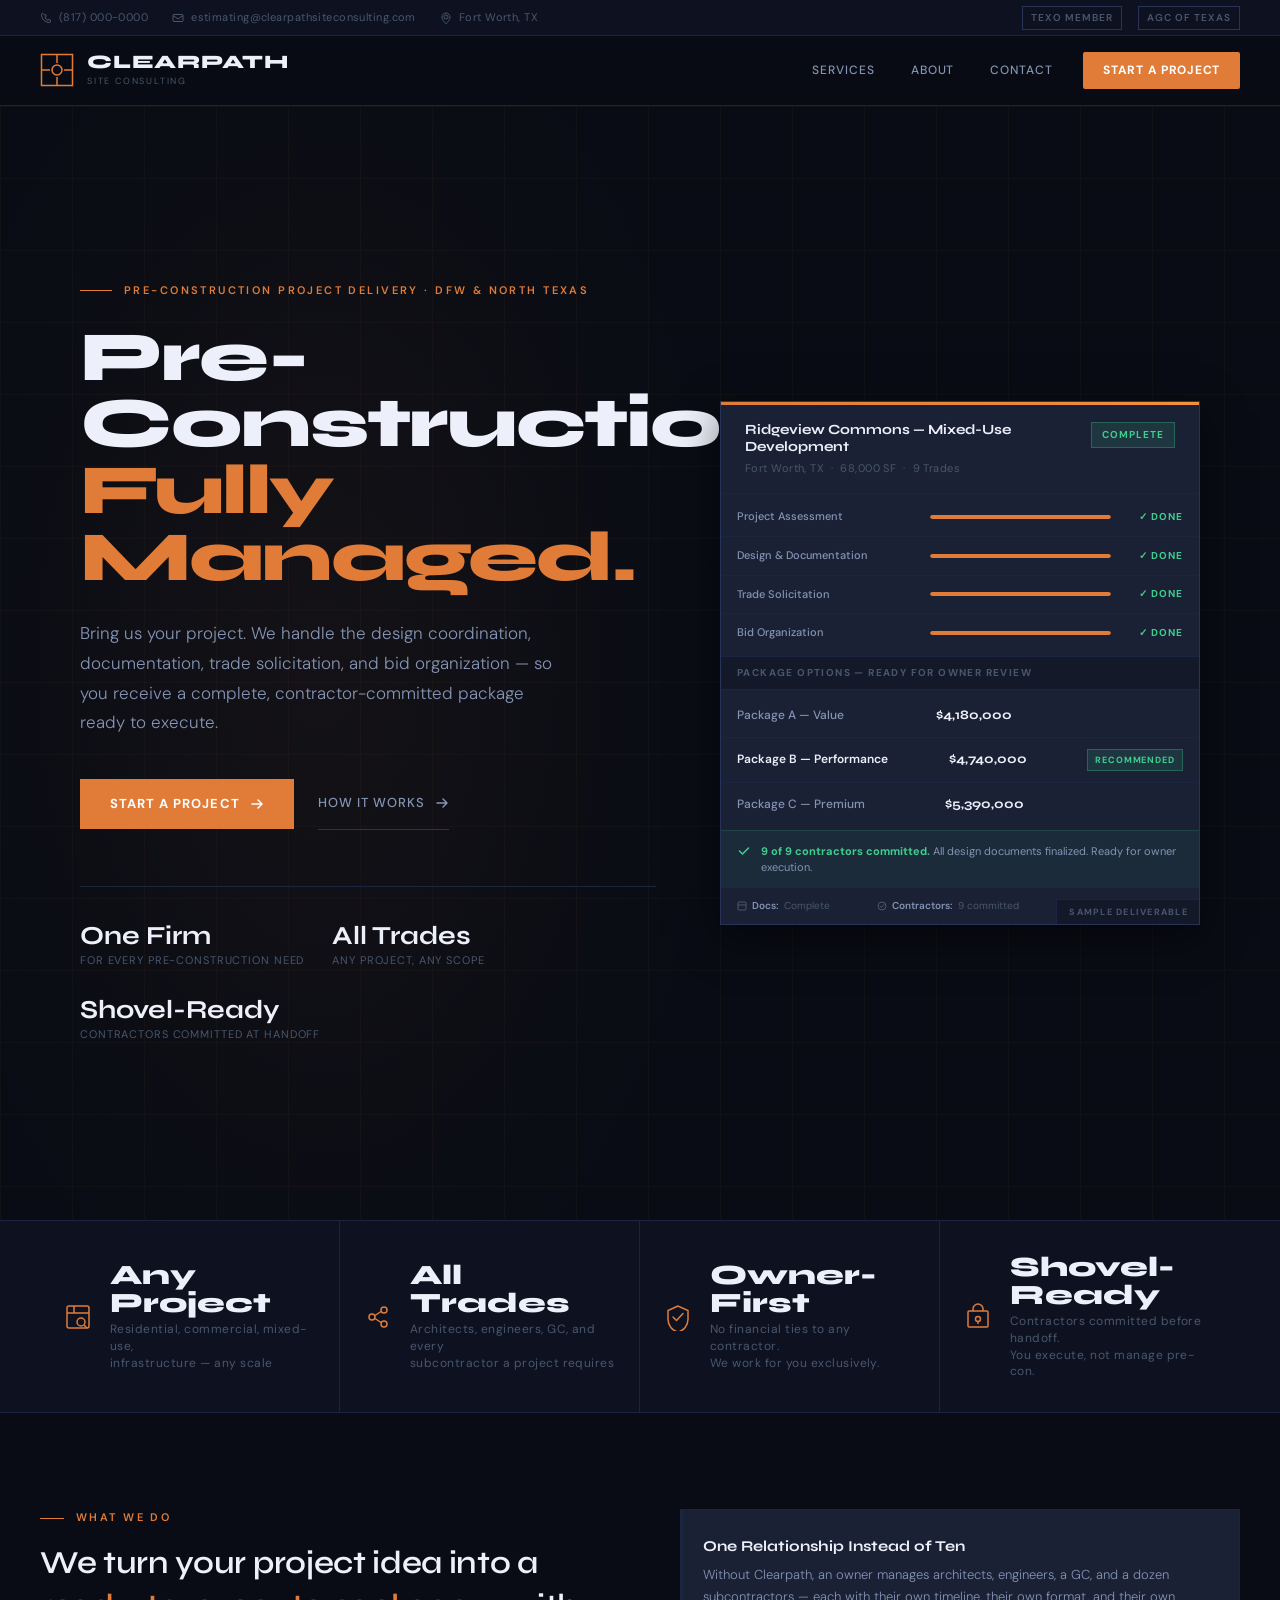
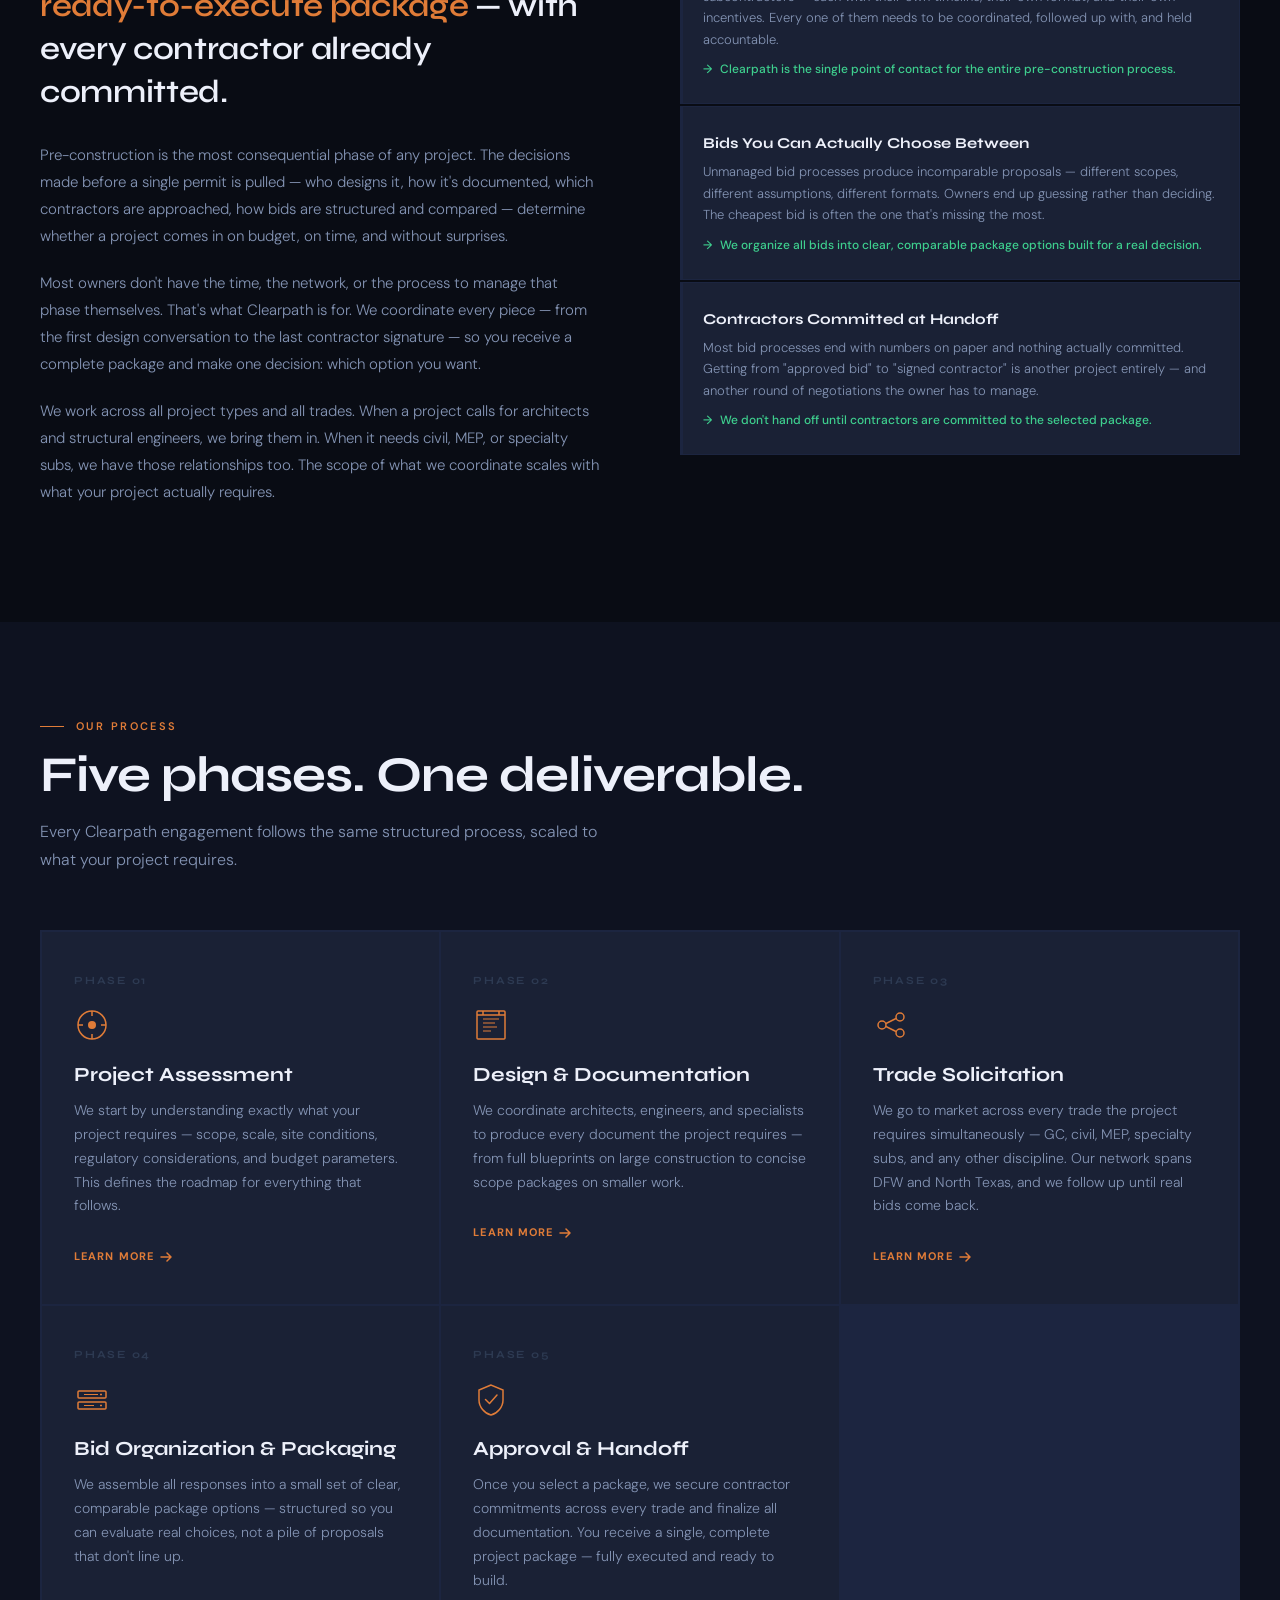
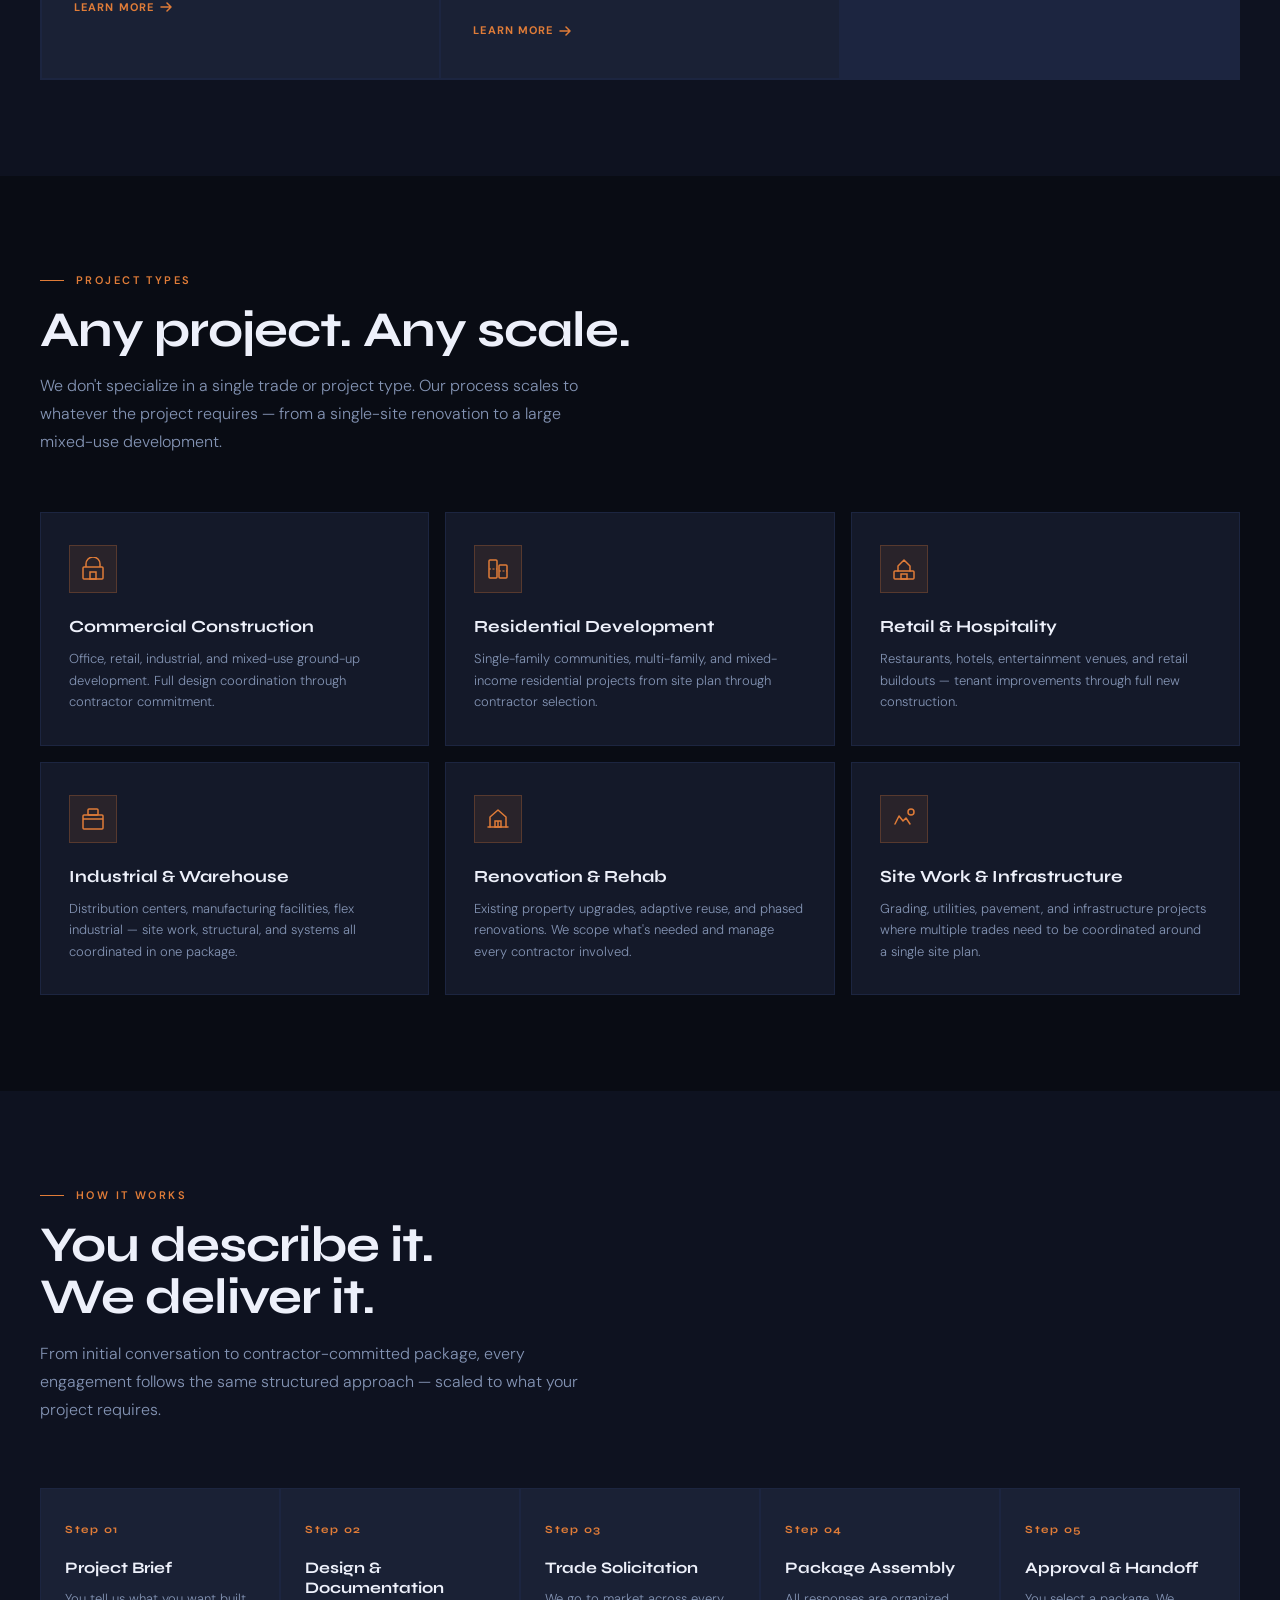
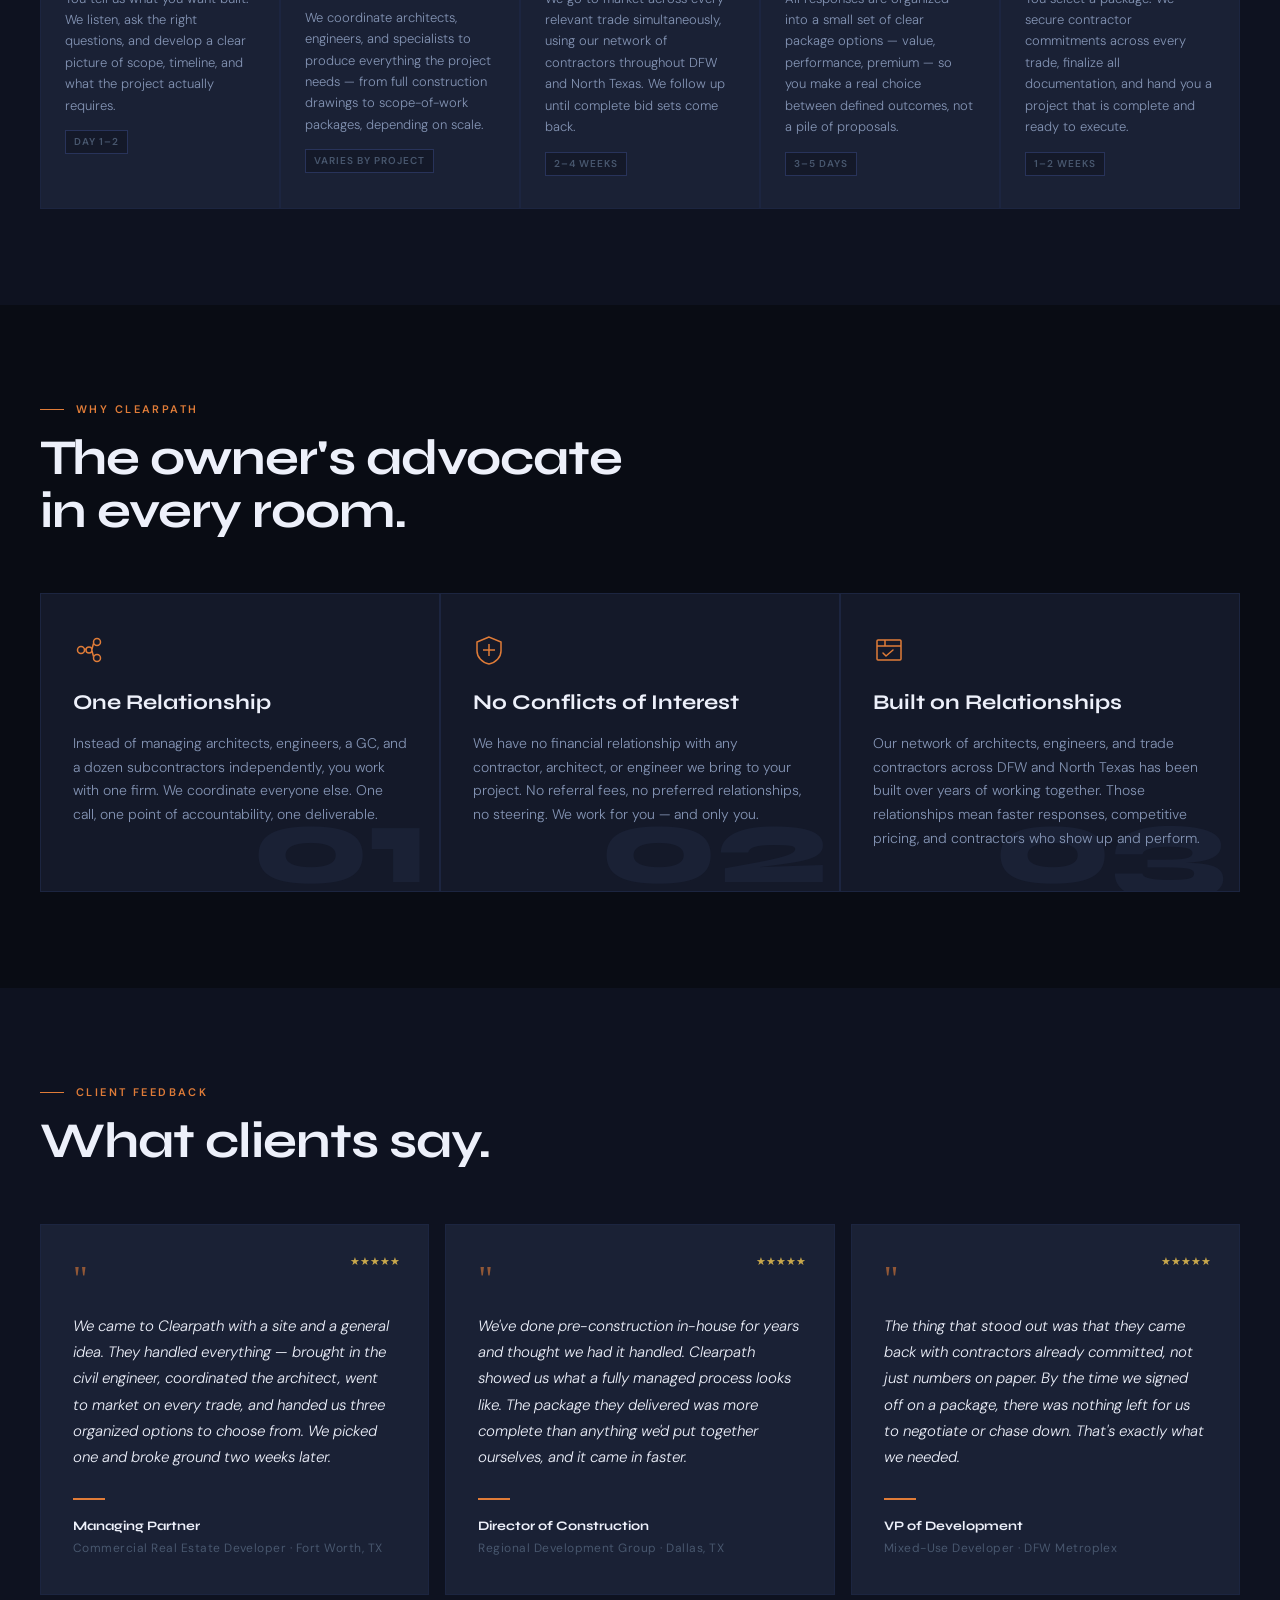
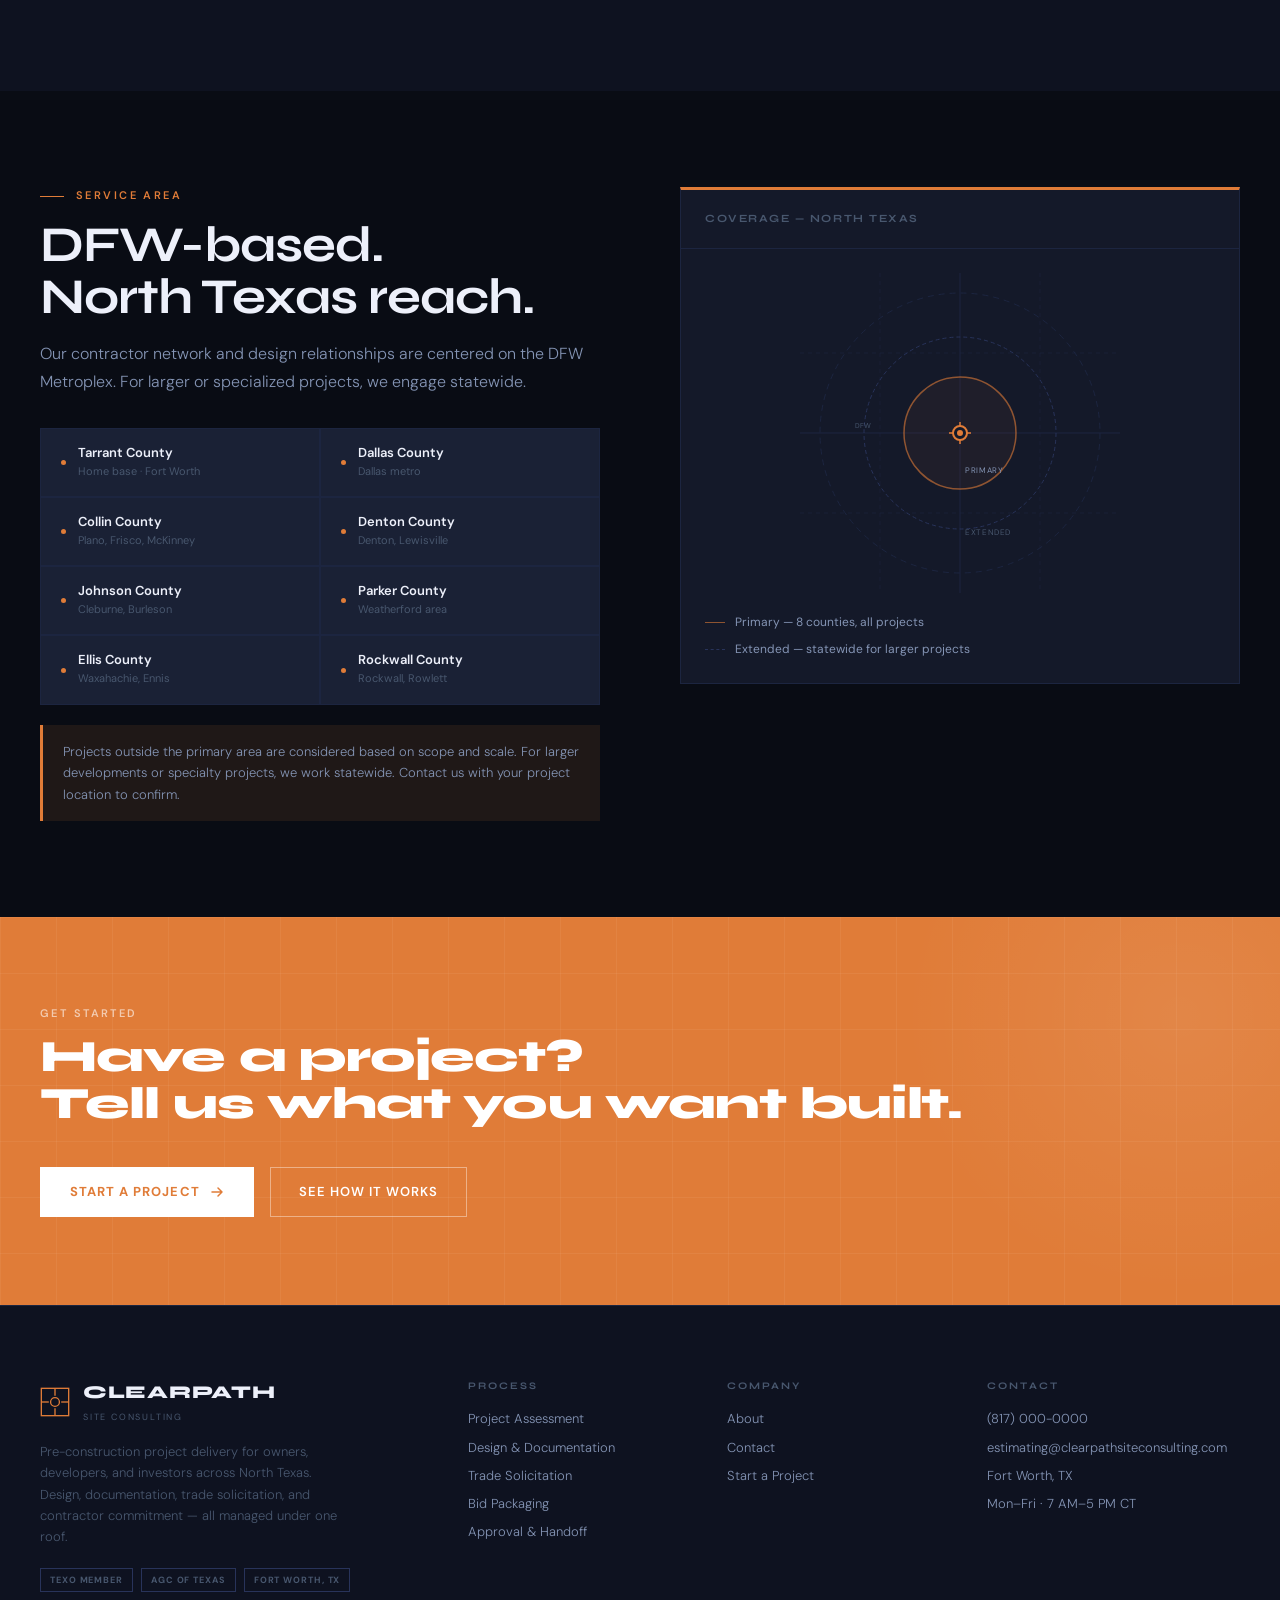
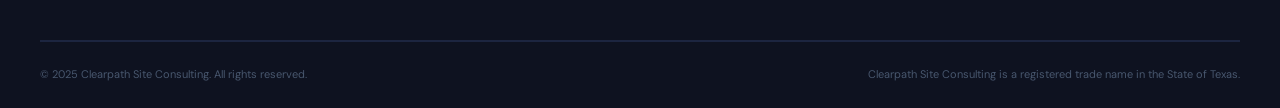
==== commit 3278c385: "Update index.html" ====
--- a/index.html
+++ b/index.html
@@ -23,9 +23,9 @@
         <svg width="12" height="12" viewBox="0 0 12 12" fill="none"><path d="M2.5 1.5A1 1 0 001.5 2.5C1.5 7 5 10.5 9.5 10.5a1 1 0 001-1V8l-2-.5-.5 1a6 6 0 01-3-3l1-.5L6 3l-2-.5z" stroke="currentColor" stroke-width="1" stroke-linecap="round"/></svg>
         (817) 000-0000
       </a>
-      <a href="mailto:estimating@clearpathsite.com" class="topbar-item">
+      <a href="mailto:estimating@clearpathsiteconsulting.com" class="topbar-item">
         <svg width="12" height="12" viewBox="0 0 12 12" fill="none"><rect x="1" y="2.5" width="10" height="7" rx="1" stroke="currentColor" stroke-width="1"/><path d="M1 3.5l5 3.5 5-3.5" stroke="currentColor" stroke-width="1"/></svg>
-        estimating@clearpathsite.com
+        estimating@clearpathsiteconsulting.com
       </a>
       <span class="topbar-item">
         <svg width="12" height="12" viewBox="0 0 12 12" fill="none"><circle cx="6" cy="5" r="2" stroke="currentColor" stroke-width="1"/><path d="M6 1C3.8 1 2 2.8 2 5c0 3 4 7 4 7s4-4 4-7c0-2.2-1.8-4-4-4z" stroke="currentColor" stroke-width="1"/></svg>
@@ -905,7 +905,7 @@
       <div class="footer-col">
         <div class="footer-col-title">Contact</div>
         <p>(817) 000-0000</p>
-        <p>estimating@clearpathsite.com</p>
+        <p>estimating@clearpathsiteconsulting.com</p>
         <p>Fort Worth, TX</p>
         <p>Mon–Fri · 7 AM–5 PM CT</p>
       </div>
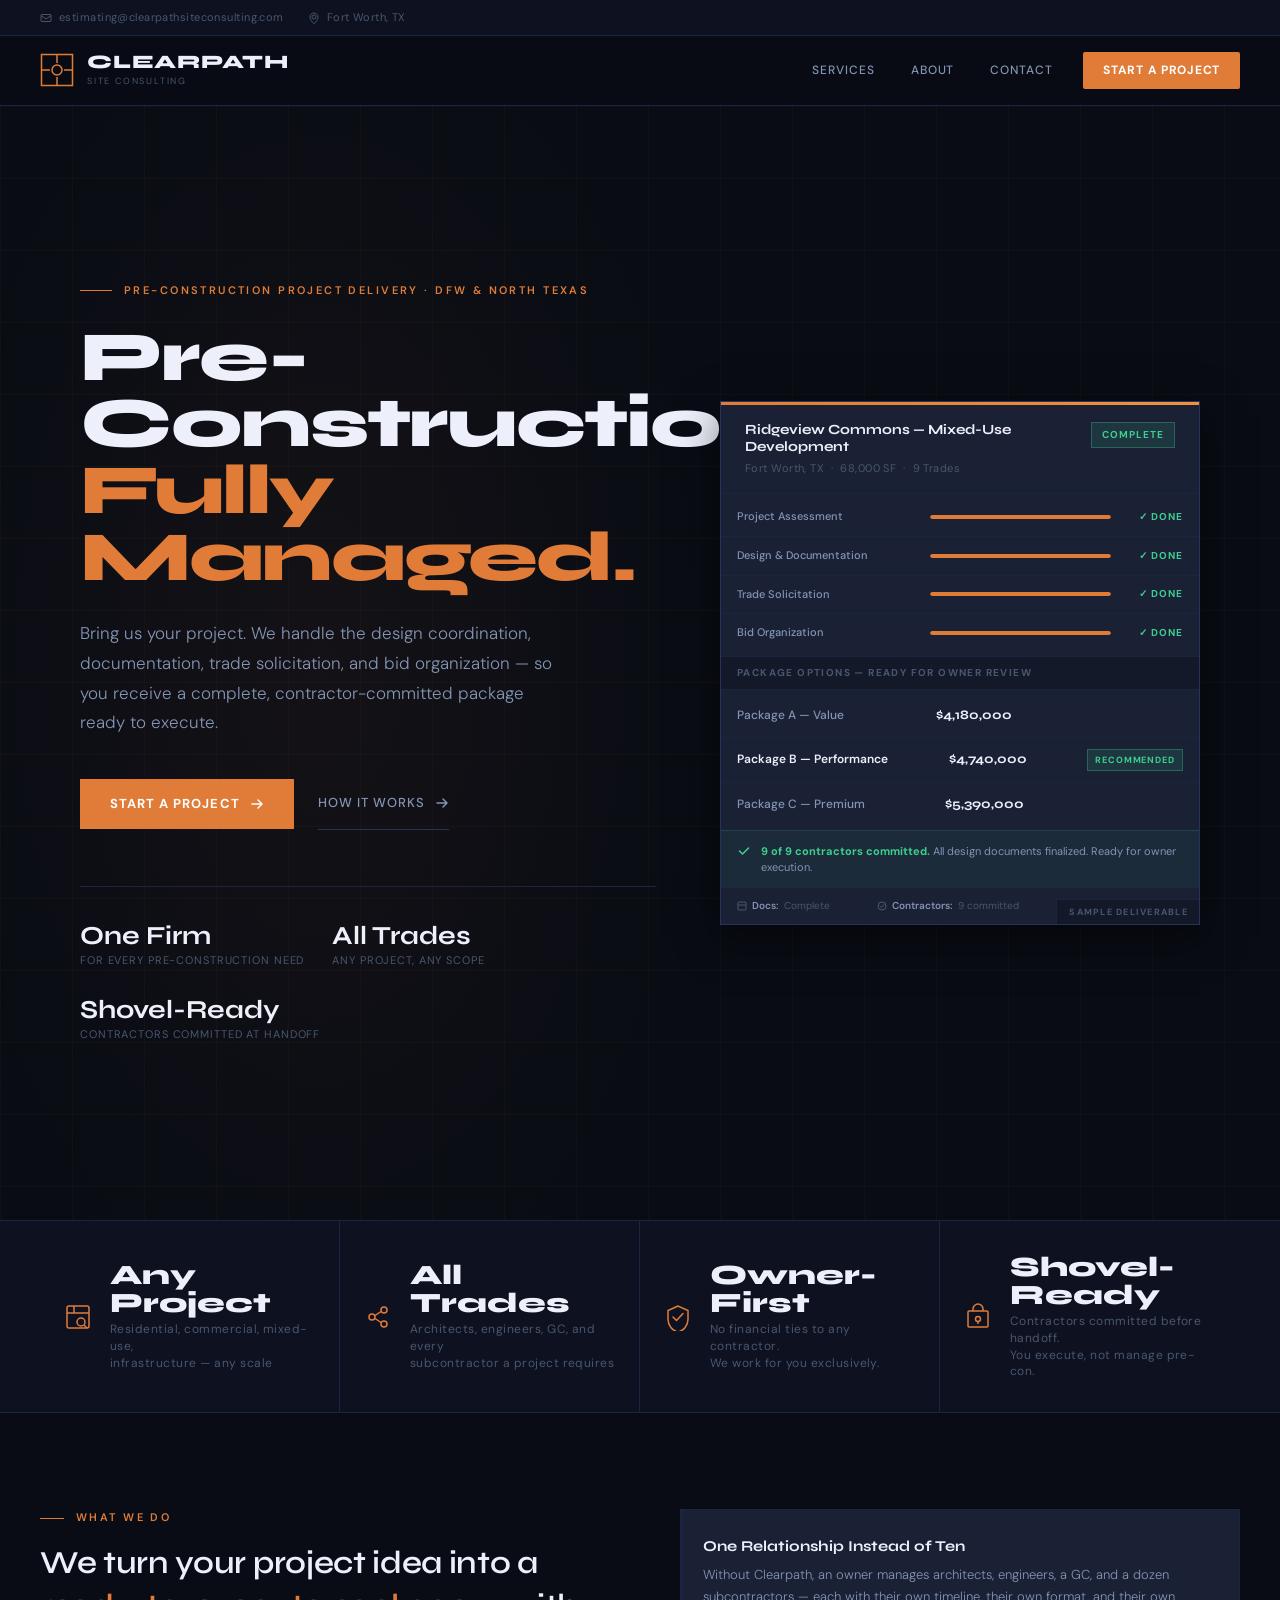
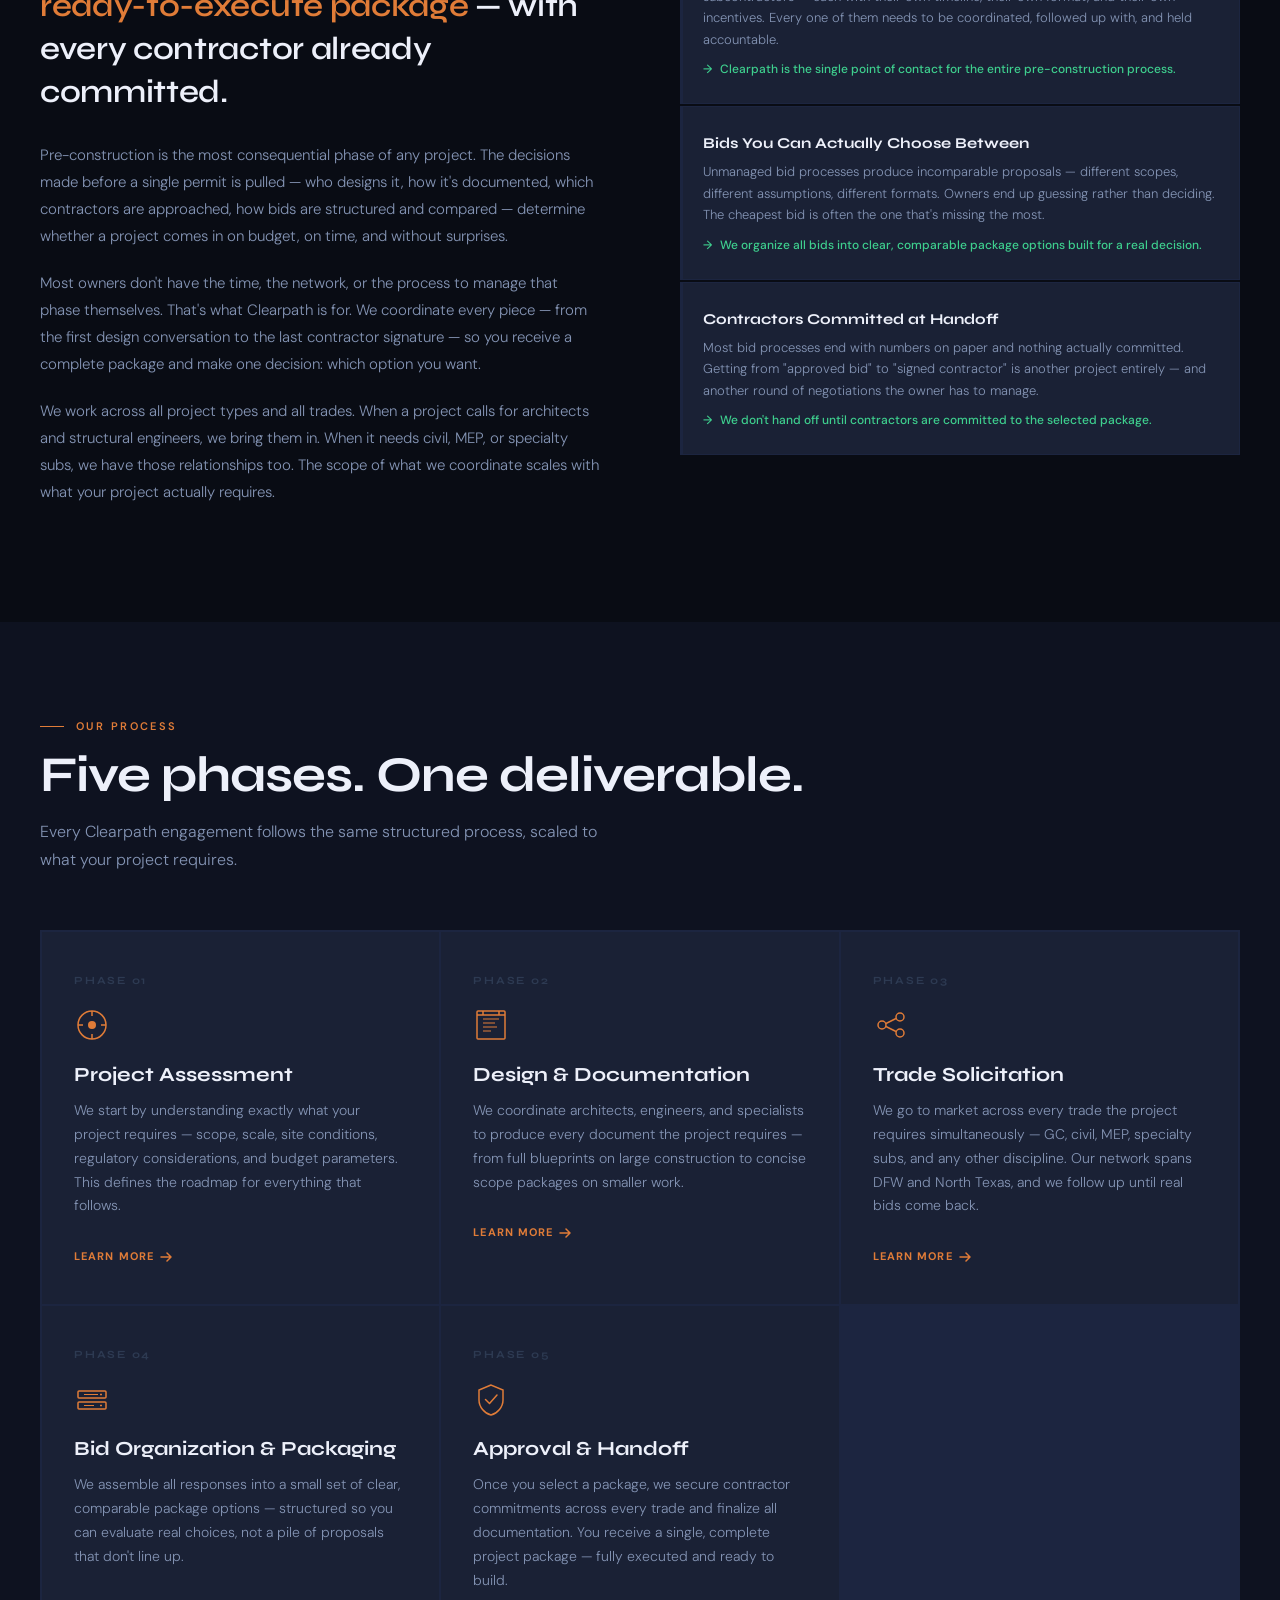
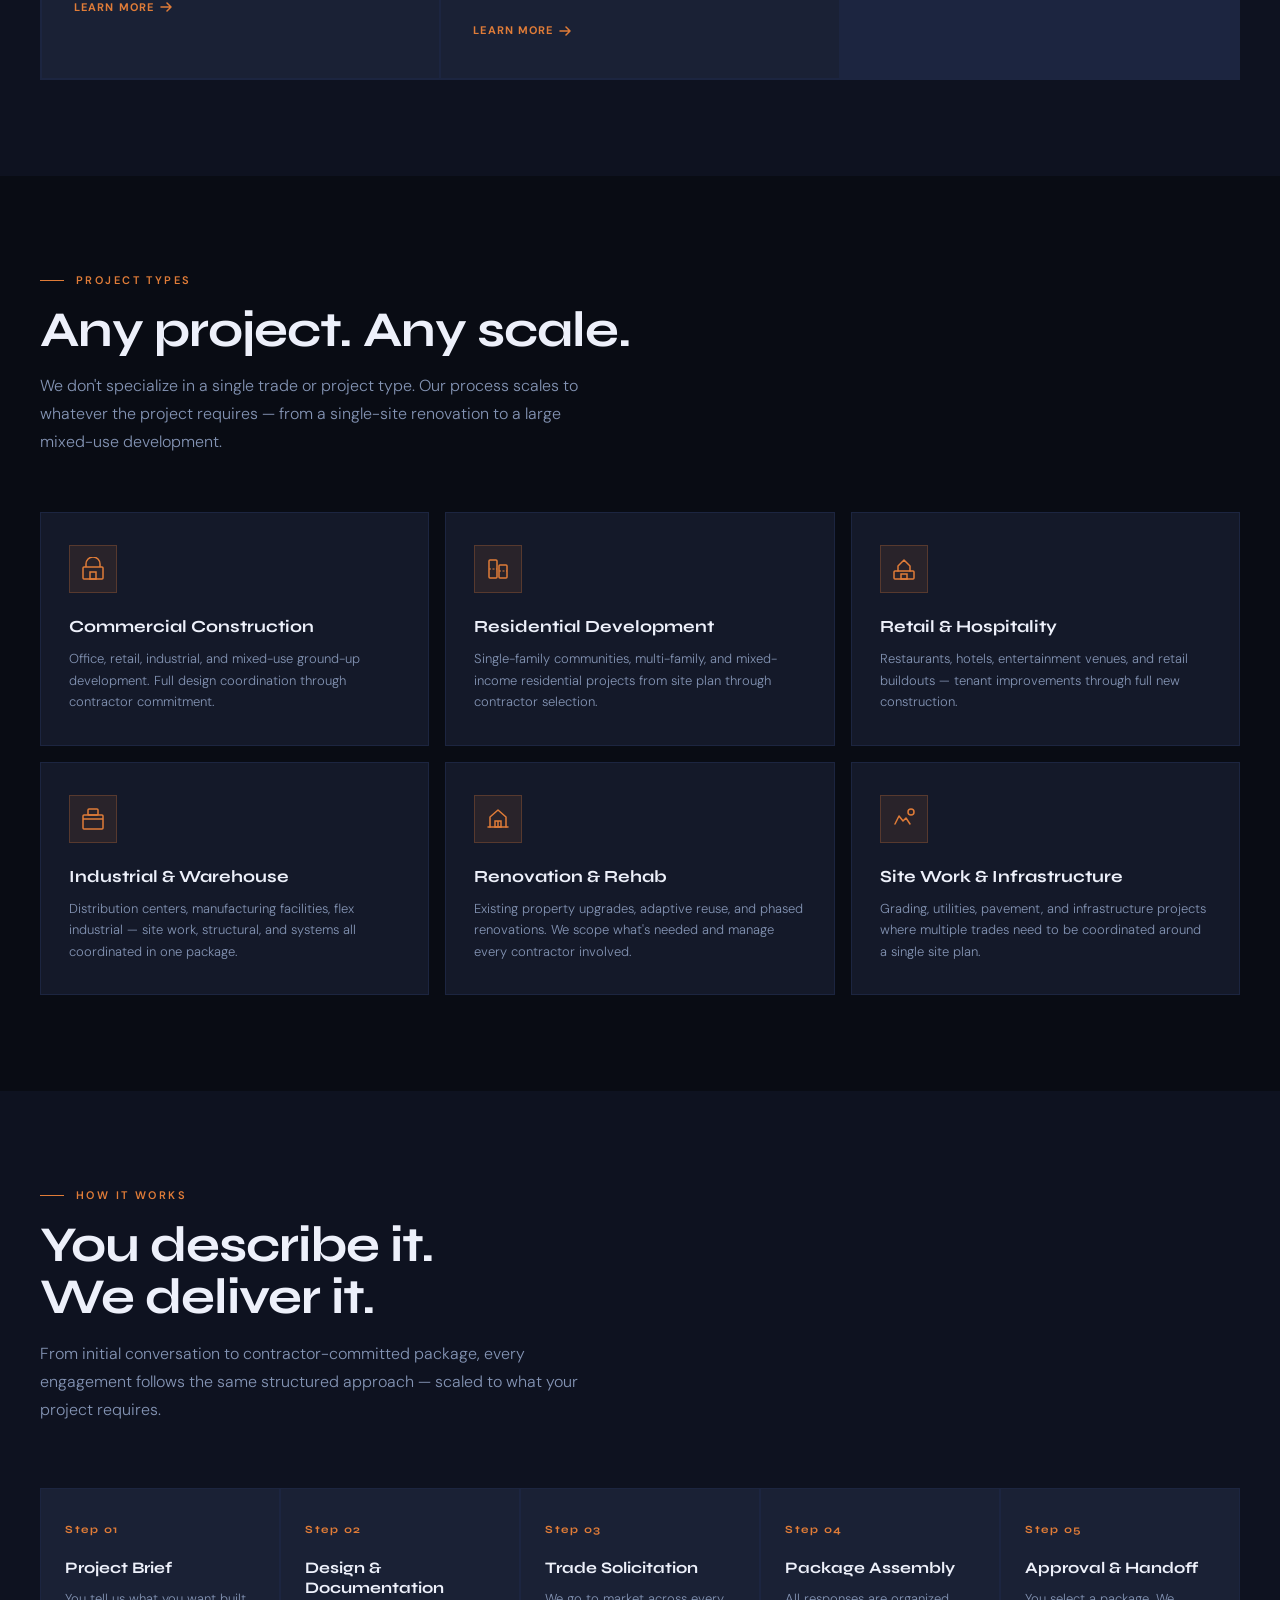
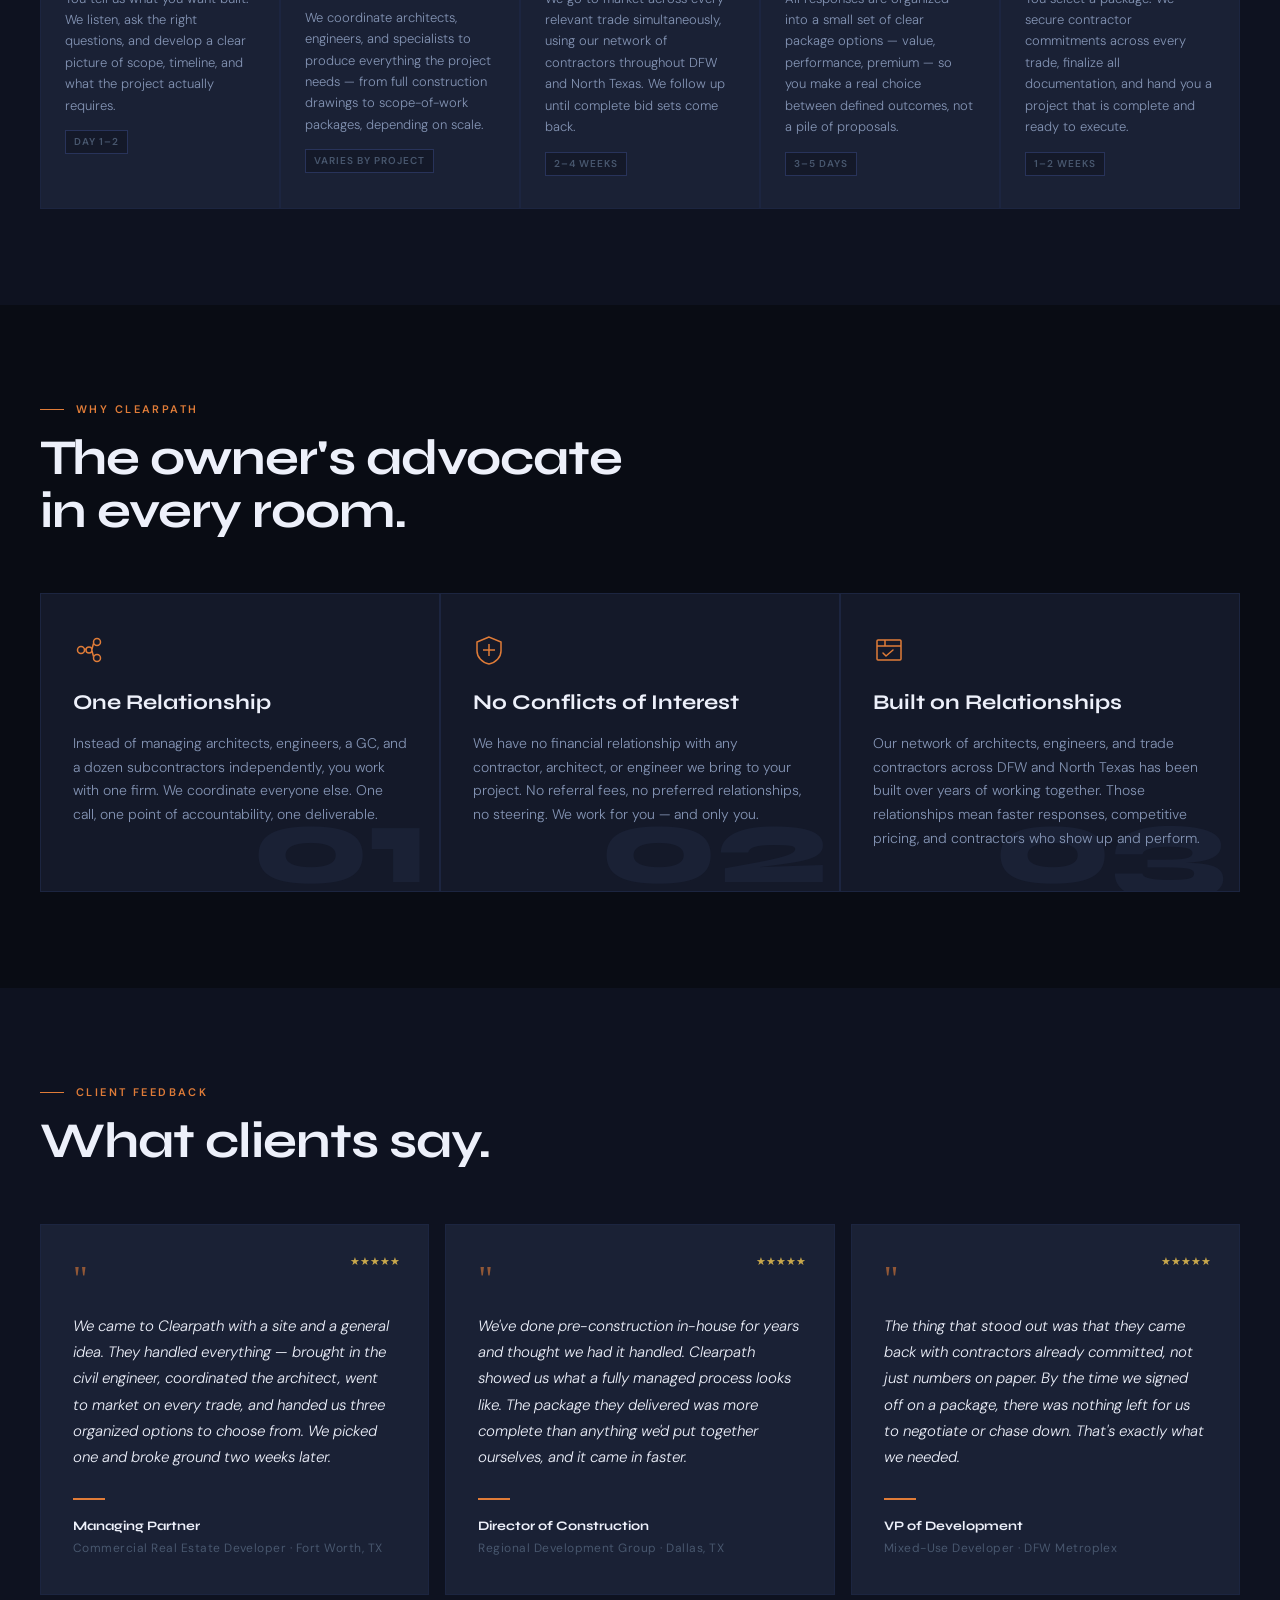
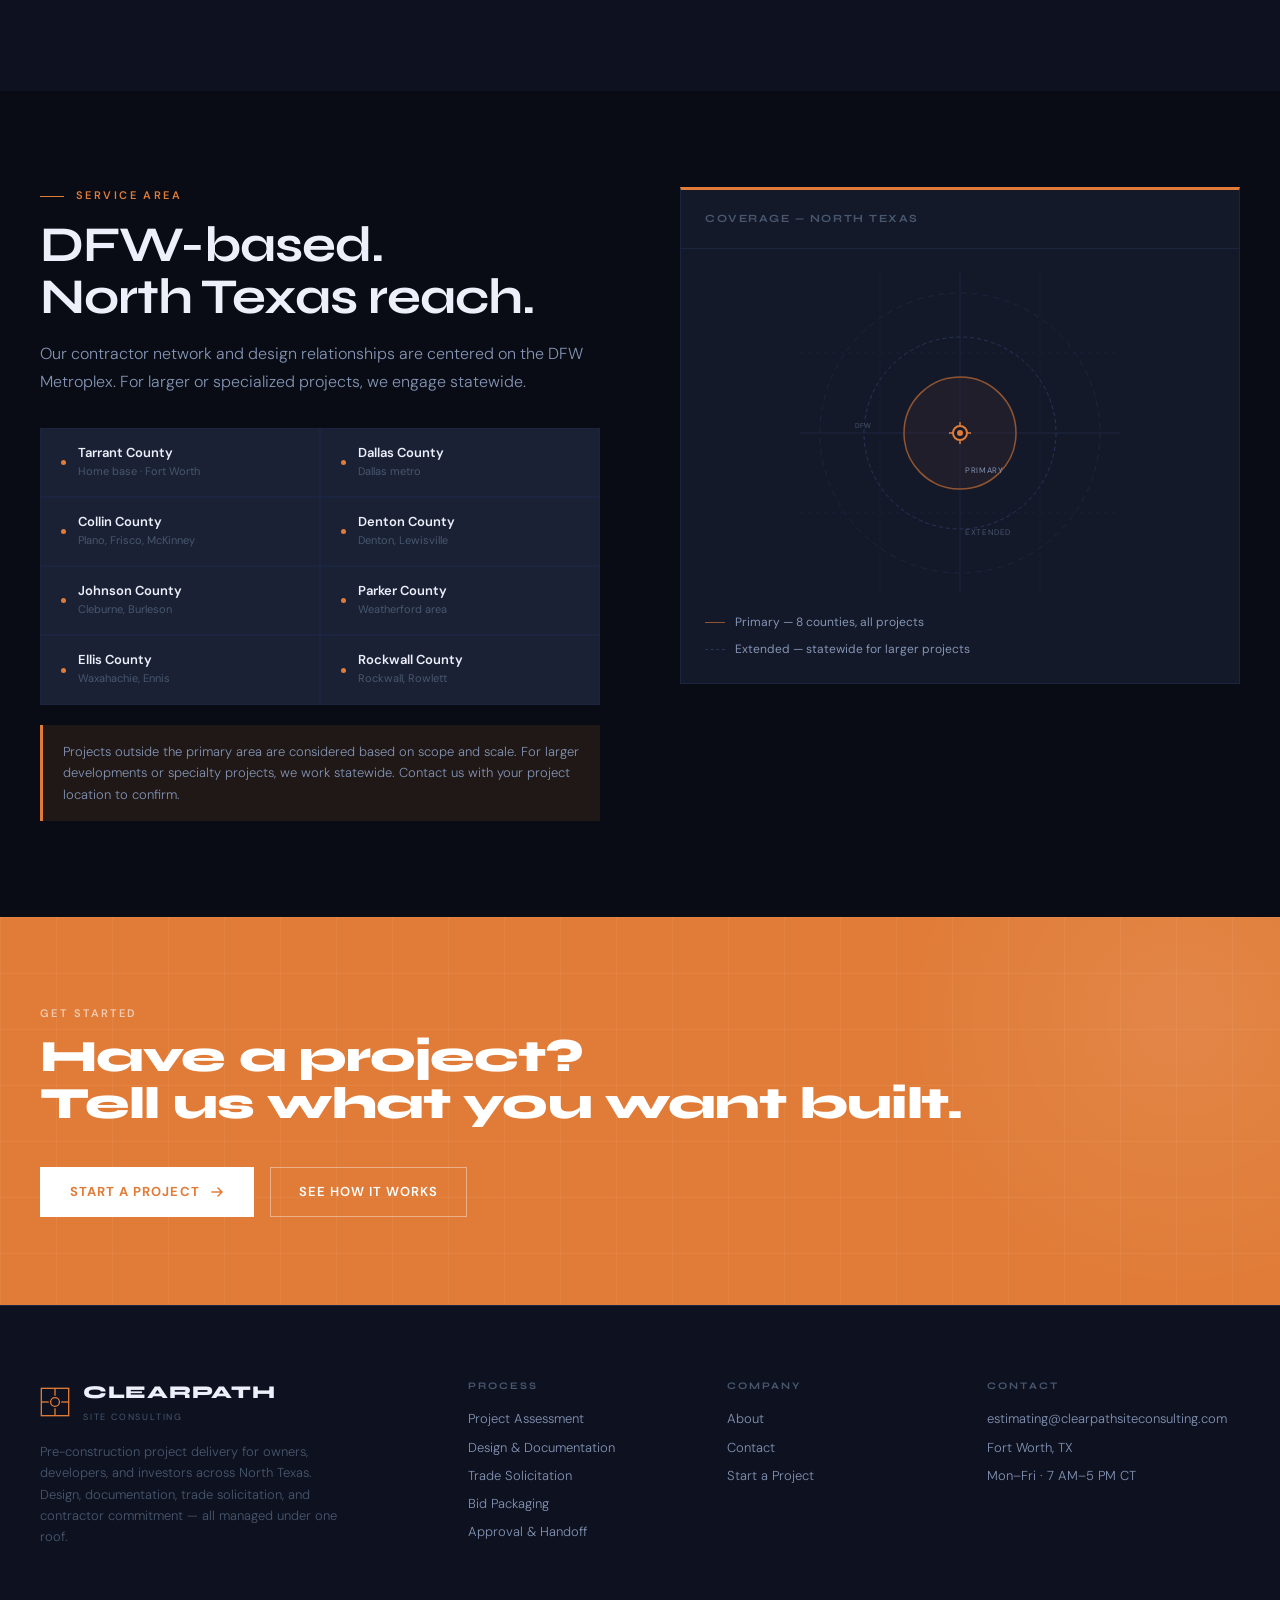
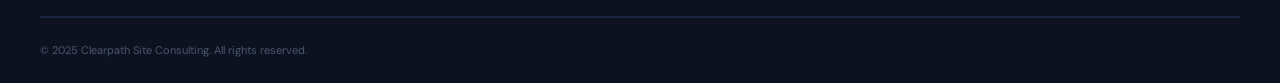
==== commit 287224d2: "Add files via upload" ====
--- a/index.html
+++ b/index.html
@@ -8,6 +8,7 @@
   <meta property="og:title" content="Clearpath Site Consulting — Pre-Construction Project Delivery">
   <meta property="og:description" content="Bring us your project. We handle everything before the first shovel — design, documentation, every trade, organized package options, and contractor commitments.">
   <meta property="og:type" content="website">
+  <link rel="icon" href="./favicon.svg" type="image/svg+xml">
   <link rel="preconnect" href="https://fonts.googleapis.com">
   <link rel="preconnect" href="https://fonts.gstatic.com" crossorigin>
   <link href="https://fonts.googleapis.com/css2?family=Syne:wght@400;500;600;700;800&family=DM+Sans:ital,opsz,wght@0,9..40,300;0,9..40,400;0,9..40,500;0,9..40,600;1,9..40,300&display=swap" rel="stylesheet">
@@ -19,10 +20,6 @@
 <div class="topbar">
   <div class="topbar-inner">
     <div class="topbar-left">
-      <a href="tel:8170000000" class="topbar-item">
-        <svg width="12" height="12" viewBox="0 0 12 12" fill="none"><path d="M2.5 1.5A1 1 0 001.5 2.5C1.5 7 5 10.5 9.5 10.5a1 1 0 001-1V8l-2-.5-.5 1a6 6 0 01-3-3l1-.5L6 3l-2-.5z" stroke="currentColor" stroke-width="1" stroke-linecap="round"/></svg>
-        (817) 000-0000
-      </a>
       <a href="mailto:estimating@clearpathsiteconsulting.com" class="topbar-item">
         <svg width="12" height="12" viewBox="0 0 12 12" fill="none"><rect x="1" y="2.5" width="10" height="7" rx="1" stroke="currentColor" stroke-width="1"/><path d="M1 3.5l5 3.5 5-3.5" stroke="currentColor" stroke-width="1"/></svg>
         estimating@clearpathsiteconsulting.com
@@ -32,13 +29,8 @@
         Fort Worth, TX
       </span>
     </div>
-    <div class="topbar-right">
-      <div class="topbar-assoc">
-        <span>TEXO Member</span>
-        <span>AGC of Texas</span>
-      </div>
-    </div>
-  </div>
+  </div>
+</div>
 </div>
 
 <!-- NAV -->
@@ -882,11 +874,6 @@
           across North Texas. Design, documentation, trade solicitation, and contractor
           commitment — all managed under one roof.
         </p>
-        <div class="footer-assoc">
-          <span class="footer-assoc-badge">TEXO Member</span>
-          <span class="footer-assoc-badge">AGC of Texas</span>
-          <span class="footer-assoc-badge">Fort Worth, TX</span>
-        </div>
       </div>
       <div class="footer-col">
         <div class="footer-col-title">Process</div>
@@ -904,7 +891,6 @@
       </div>
       <div class="footer-col">
         <div class="footer-col-title">Contact</div>
-        <p>(817) 000-0000</p>
         <p>estimating@clearpathsiteconsulting.com</p>
         <p>Fort Worth, TX</p>
         <p>Mon–Fri · 7 AM–5 PM CT</p>
@@ -912,7 +898,6 @@
     </div>
     <div class="footer-bottom">
       <div>© 2025 Clearpath Site Consulting. All rights reserved.</div>
-      <div>Clearpath Site Consulting is a registered trade name in the State of Texas.</div>
     </div>
   </div>
 </footer>
